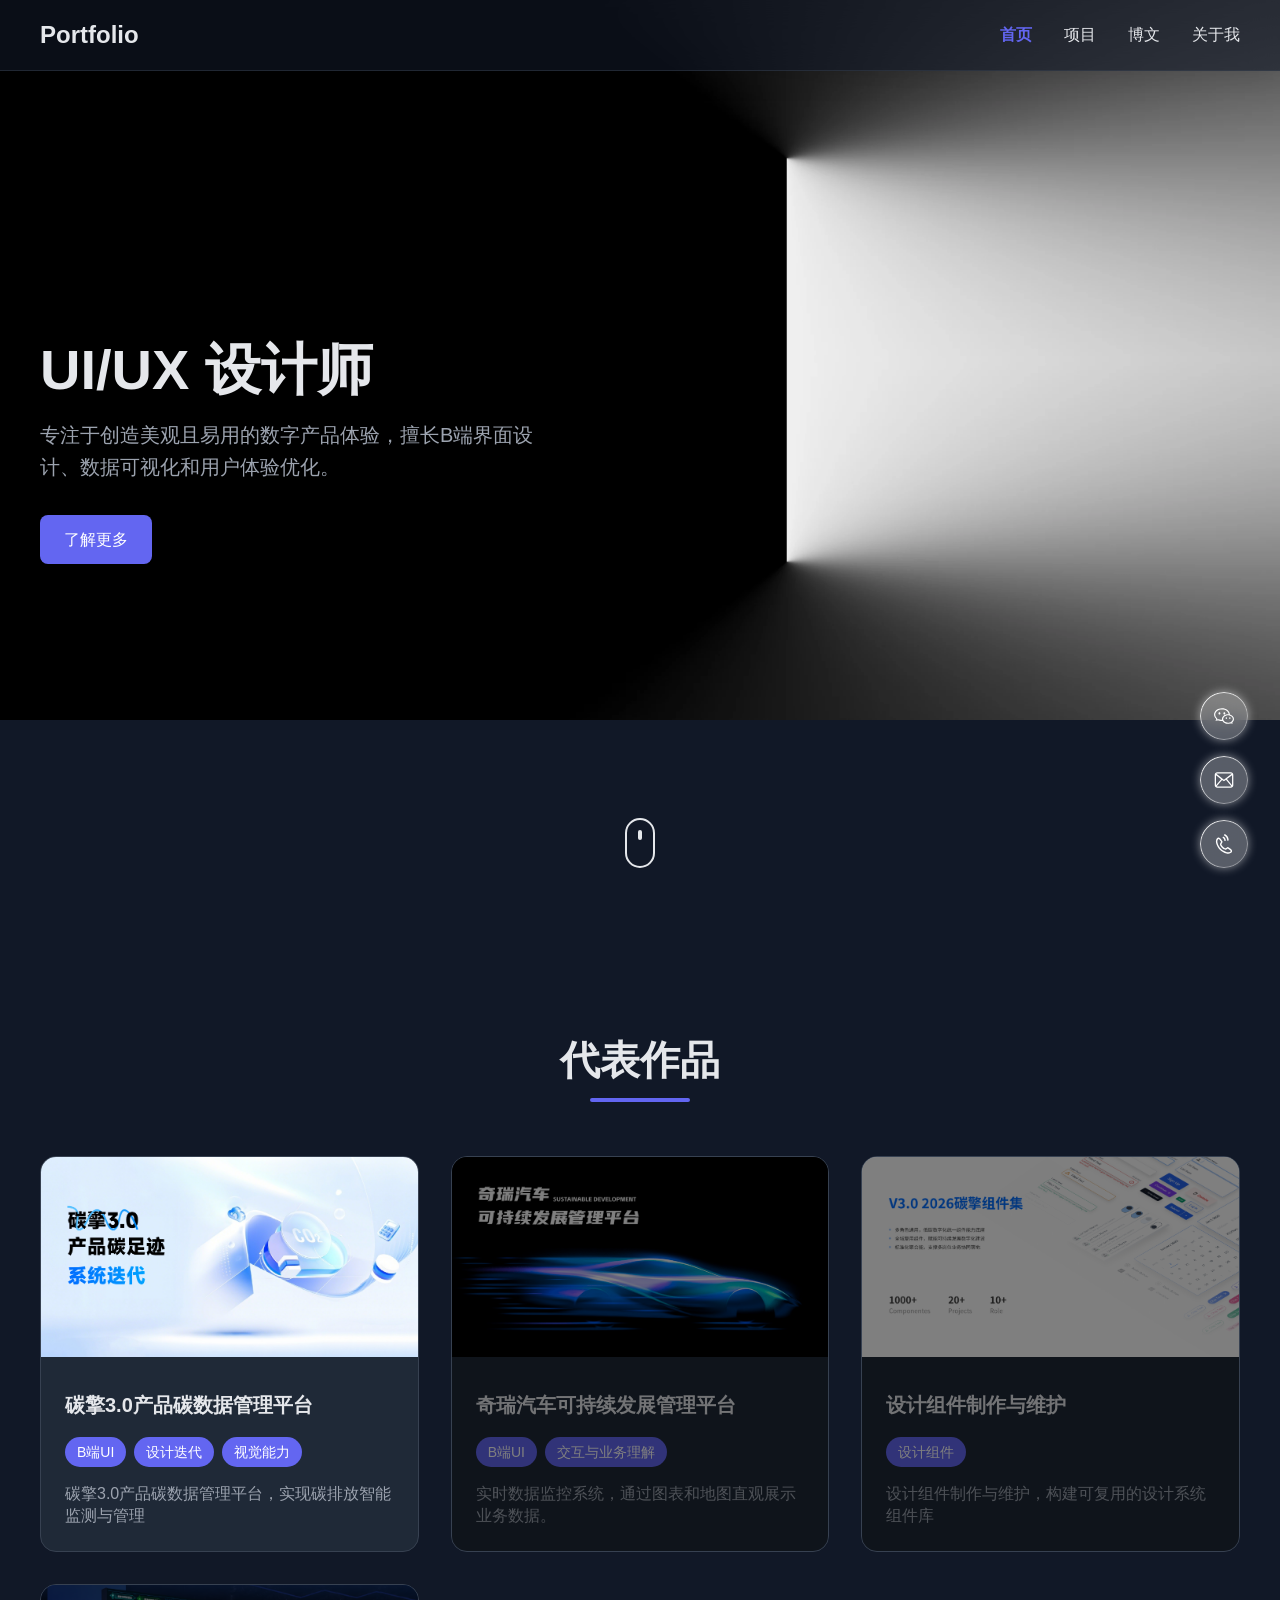
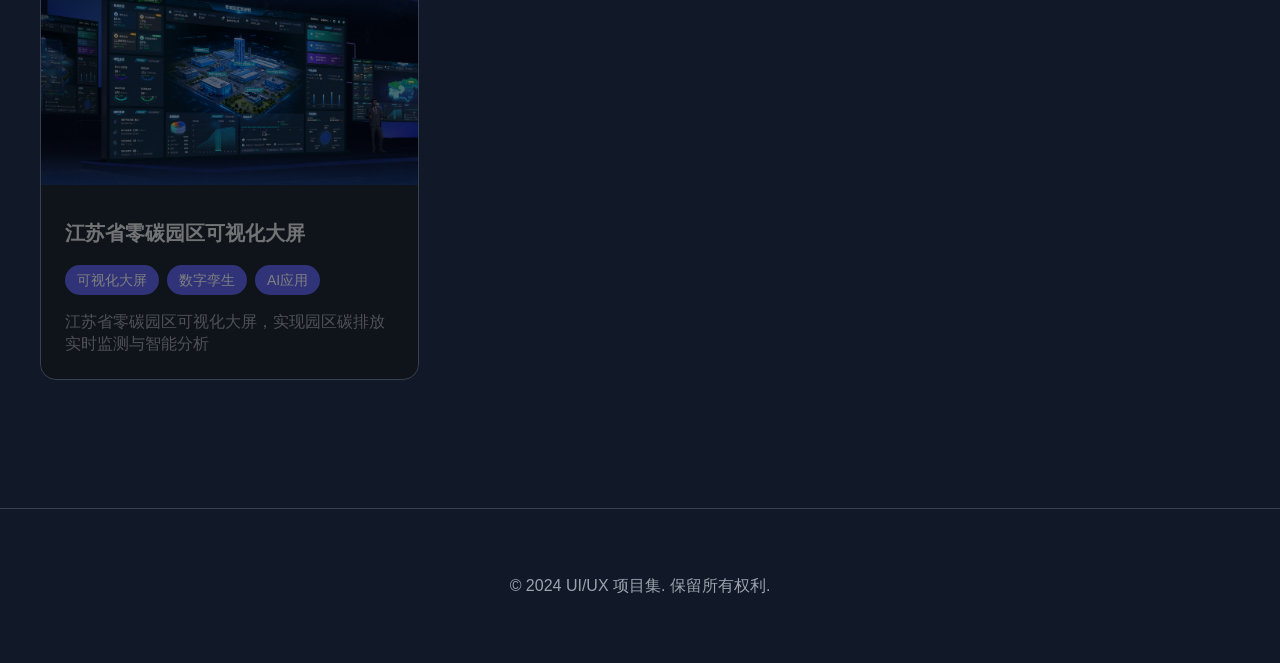
==== index.html @ 7c61f900 "04-21" ====
<!DOCTYPE html>
<html lang="zh-CN">
<head>
    <meta charset="UTF-8">
    <meta name="viewport" content="width=device-width, initial-scale=1.0">
    <title>UI/UX 项目集</title>
    <link rel="stylesheet" href="css/styles.css">
</head>
<body>
    <!-- 导航栏 -->
    <nav class="navbar">
        <div class="nav-container">
            <a href="#" class="logo">Portfolio</a>
            <ul class="nav-links">
                <li><a href="#hero" class="nav-tab active" data-target="hero">首页</a></li>
                <li><a href="#projects" class="nav-tab" data-target="projects">项目</a></li>
                <li><a href="#blog" class="nav-tab" data-target="blog">博文</a></li>
                <li><a href="#about" class="nav-tab" data-target="about">关于我</a></li>
            </ul>
        </div>
    </nav>

    <!-- 首页 Hero 区域 -->
    <section id="hero" class="hero module active">
        <img src="images/home/hero_bg.png" alt="背景" class="hero-bg">
        <div class="hero-content">
            <div class="hero-text">
                <h1>UI/UX 设计师</h1>
                <p>专注于创造美观且易用的数字产品体验，擅长B端界面设计、数据可视化和用户体验优化。</p>
                <a href="#about" class="btn">了解更多</a>
            </div>
        </div>
        <div class="scroll-indicator">
            <div class="scroll-icon"></div>
        </div>
    </section>

    <!-- 代表项目模块 (首页展示) -->
    <section id="featured-projects" class="featured-projects module">
        <h2 class="featured-title">代表作品</h2>

        <div class="featured-grid">
            <!-- 由JavaScript动态渲染 -->
        </div>
    </section>

    <!-- 项目模块 (导航栏链接) -->
    <section id="projects" class="projects module">

        <div class="project-tabs">
            <button class="tab-btn active">全部</button>
            <button class="tab-btn">B端UI</button>
            <button class="tab-btn">可视化大屏</button>
            <button class="tab-btn">Web网页</button>
            <button class="tab-btn">平面运营</button>
            <button class="tab-btn">其他</button>
        </div>

        <div class="projects-grid">
            <!-- 由JavaScript动态渲染 -->
        </div>
    </section>

    <!-- 博文模块 -->
    <section id="blog" class="blog module">
        <div class="blog-container">
            <h2 class="section-title">最新博文</h2>
            <div class="blog-list">
                <div class="blog-item" data-blog-id="1">
                    <h3 class="blog-title">【从奇瑞项目谈B端设计的简约之道】</h3>
                    <div class="blog-meta">
                        <span class="blog-date">2024-04-15</span>
                        <div class="blog-tags">
                            <span class="blog-tag">UI设计</span>
                            <span class="blog-tag">B端设计</span>
                            <span class="blog-tag">简约设计</span>
                        </div>
                    </div>
                </div>
                <div class="blog-item">
                    <h3 class="blog-title">如何提升用户体验</h3>
                    <div class="blog-meta">
                        <span class="blog-date">2024-04-10</span>
                        <div class="blog-tags">
                            <span class="blog-tag">用户体验</span>
                            <span class="blog-tag">设计流程</span>
                        </div>
                    </div>
                </div>
                <div class="blog-item">
                    <h3 class="blog-title">数据可视化最佳实践</h3>
                    <div class="blog-meta">
                        <span class="blog-date">2024-04-05</span>
                        <div class="blog-tags">
                            <span class="blog-tag">数据可视化</span>
                            <span class="blog-tag">设计指南</span>
                        </div>
                    </div>
                </div>
            </div>
        </div>
    </section>



    <!-- 关于我模块 -->
    <section id="about" class="about module">
        <!-- 新的首屏 - 个人介绍图片 -->
        <div class="about-empty-first-screen">
            <img src="images/about/photo.png" alt="个人照片" class="about-photo">
            <div class="about-text-content">
                <h1>HI, I'm <span class="highlight">王瑞成</span><span class="tag">UI/UX设计师</span></h1>
                
                <!-- 基本信息模块 -->
                <div class="about-module">
                    <h2>#基本信息</h2>
                    <div class="info-grid">
                        <div class="info-item"><span class="info-label">年龄</span>23</div>
                        <div class="info-item"><span class="info-label">毕业院校</span>西南交通大学（本科）</div>
                        <div class="info-item"><span class="info-label">专业</span>产品设计</div>
                        <div class="info-item"><span class="info-label">工作年限</span>2年</div>
                        <div class="info-item"><span class="info-label">求职岗位</span>UI/UX设计师</div>
                        <div class="info-item"><span class="info-label">联系电话</span>15333237395（微信同号）</div>
                    </div>
                </div>
                
                <!-- 工作履历模块 -->
                <div class="about-module">
                    <h2>#工作履历</h2>
                    <div class="work-experience">
                        <div class="work-item">
                            <div class="work-company">江苏擎天工业互联网有限公司</div>
                            <div class="work-period">2024-06至今</div>
                            <div class="work-position">UI设计师</div>
                        </div>
                        <div class="work-content">
                            <span class="work-content-label">工作内容</span>B端系统UI设计、可视化大屏设计、设计规范搭建与维护、web端网页设计、运营平面设计、设计经验总结与分享
                        </div>
                    </div>
                </div>
                
                <!-- 掌握工具模块 -->
                <div class="about-module">
                    <h2>#掌握工具</h2>
                    <div class="tools-container">
                        <div class="tools-grid">
                            <!-- Mastergo工具 -->
                            <div class="tool-item">
                                <img src="images/about/mastergo.png" alt="Mastergo" class="tool-icon">
                                <div class="tool-info">
                                    <div class="tool-name">Mastergo</div>
                                    <div class="tool-level">精通</div>
                                </div>
                            </div>
                            
                            <!-- Photoshop工具 -->
                            <div class="tool-item">
                                <img src="images/about/photoshop.png" alt="Photoshop" class="tool-icon">
                                <div class="tool-info">
                                    <div class="tool-name">Photoshop</div>
                                    <div class="tool-level">精通</div>
                                </div>
                            </div>
                            
                            <!-- Figma工具 -->
                            <div class="tool-item">
                                <img src="images/about/figma.png" alt="Figma" class="tool-icon">
                                <div class="tool-info">
                                    <div class="tool-name">Figma</div>
                                    <div class="tool-level">精通</div>
                                </div>
                            </div>
                            
                            <!-- Axure工具 -->
                            <div class="tool-item">
                                <img src="images/about/axure.png" alt="Axure" class="tool-icon">
                                <div class="tool-info">
                                    <div class="tool-name">Axure</div>
                                    <div class="tool-level">精通</div>
                                </div>
                            </div>
                            
                            <!-- AI编程工具 -->
                            <div class="tool-item">
                                <img src="images/about/front.png" alt="AI编程" class="tool-icon">
                                <div class="tool-info">
                                    <div class="tool-name">AI编程</div>
                                    <div class="tool-level">精通</div>
                                </div>
                            </div>
                        </div>
                    </div>
                </div>
            </div>
        </div>
        
        <div class="timeline-container-full">
            <div class="video-background">
                <video autoplay muted loop playsinline>
                    <source src="images/about/bg.mp4" type="video/mp4">
                </video>
            </div>
            <div class="timeline-mask"></div>
            <div class="timeline-main-title" id="timelineTitle">个人<br>发展历程</div>
            <button class="explore-btn" id="exploreBtn">探索更多</button>
            <div class="year-content" id="year2002">
                <div class="year-big-title">2002</div>
                <div class="year-sub-title">河北出生，如今23岁</div>
            </div>
            <div class="year-content" id="year2017">
                <div class="year-big-title">2017</div>
                <div class="year-sub-title">就读艺术高中，学习素描、速写、水粉等基础科目</div>
            </div>
            <div class="year-content" id="year2020">
                <div class="year-big-title">2020</div>
                <div class="year-sub-title">进入西南交通大学，学习产品设计，主修交互设计、智能产品设计、设计思维等</div>
            </div>
            <div class="year-content" id="year2022">
                <div class="year-big-title">2022</div>
                <div class="year-sub-title">常州固立装备创新有限公司，任UI设计实习生，开发ToC产品</div>
            </div>
            <div class="year-content" id="year2024">
                <div class="year-big-title">2024</div>
                <div class="year-sub-title">江苏擎天工业互联网有限公司，人UI/UX设计师，主要负责B端UI、可视化大屏、Web网页等设计工作</div>
            </div>
            <div class="year-content" id="year2026">
                <div class="year-big-title">2026</div>
                <div class="year-sub-title">积累了丰富的设计经验，专注于用户体验</div>
            </div>
            <div class="timeline-container">
                <button class="timeline-arrow" id="prevBtn">&#8249;</button>
                <div class="timeline-wrapper">
                    <div class="timeline-line"></div>
                    <div class="timeline" id="timeline">
                        <div class="timeline-node active" data-index="0">
                            <div class="timeline-dot"></div>
                            <span class="timeline-year">Start</span>
                        </div>
                        <div class="timeline-node" data-index="1">
                            <div class="timeline-dot"></div>
                            <span class="timeline-year">2002</span>
                        </div>
                        <div class="timeline-node" data-index="2">
                            <div class="timeline-dot"></div>
                            <span class="timeline-year">2017</span>
                        </div>
                        <div class="timeline-node" data-index="3">
                            <div class="timeline-dot"></div>
                            <span class="timeline-year">2020</span>
                        </div>
                        <div class="timeline-node" data-index="4">
                            <div class="timeline-dot"></div>
                            <span class="timeline-year">2022</span>
                        </div>
                        <div class="timeline-node" data-index="5">
                            <div class="timeline-dot"></div>
                            <span class="timeline-year">2024</span>
                        </div>
                        <div class="timeline-node" data-index="6">
                            <div class="timeline-dot"></div>
                            <span class="timeline-year">2026</span>
                        </div>
                        <div class="timeline-node" data-index="7">
                            <div class="timeline-dot"></div>
                            <span class="timeline-year">now</span>
                        </div>
                    </div>
                </div>
                <button class="timeline-arrow" id="nextBtn">&#8250;</button>
            </div>
        </div>
        
        <div class="about-content">
            <div>
                <h2 class="section-title">关于我</h2>
                <div class="about-text">
                    <p>我是一名拥有5年经验的UI/UX设计师，专注于创造美观且实用的数字产品。我热爱解决复杂的设计问题，善于将用户需求转化为直观的界面设计。</p>
                    <p>我的设计理念是"以用户为中心"，注重细节和用户体验。我擅长B端界面设计、数据可视化和响应式设计，并且熟悉现代前端技术栈。</p>
                </div>
                
                <div class="skills">
                    <h3>掌握技能</h3>
                    <div class="skill-list">
                        <span class="skill-tag">Figma</span>
                        <span class="skill-tag">Sketch</span>
                        <span class="skill-tag">Adobe XD</span>
                        <span class="skill-tag">Photoshop</span>
                        <span class="skill-tag">Illustrator</span>
                        <span class="skill-tag">HTML/CSS</span>
                        <span class="skill-tag">JavaScript</span>
                        <span class="skill-tag">React</span>
                        <span class="skill-tag">用户研究</span>
                        <span class="skill-tag">原型设计</span>
                    </div>
                </div>
            </div>
            
            <div>
                <div class="timeline">
                    <h3>工作经历</h3>
                    <div class="timeline-item">
                        <div class="timeline-date">2022 - 至今</div>
                        <div class="timeline-title">高级UI/UX设计师</div>
                        <div class="timeline-description">某科技公司 - 负责产品界面设计和用户体验优化</div>
                    </div>
                    <div class="timeline-item">
                        <div class="timeline-date">2020 - 2022</div>
                        <div class="timeline-title">UI设计师</div>
                        <div class="timeline-description">互联网公司 - 参与移动应用和Web端界面设计</div>
                    </div>
                </div>
                
                <div class="timeline">
                    <h3>学习经历</h3>
                    <div class="timeline-item">
                        <div class="timeline-date">2016 - 2020</div>
                        <div class="timeline-title">视觉传达设计学士</div>
                        <div class="timeline-description">某大学 - 专注于交互设计和用户体验</div>
                    </div>
                </div>
            </div>
        </div>
    </section>

    <!-- 页脚 -->
    <footer class="footer">
        <div class="footer-container">
            <p>&copy; 2024 UI/UX 项目集. 保留所有权利.</p>
        </div>
    </footer>

    <script src="js/main.js"></script>
    <!-- 底部导航栏（仅在手机上显示） -->
    <nav class="bottom-nav">
        <div class="bottom-nav-container">
            <a href="#" class="bottom-nav-item active" data-target="hero">
                <span class="bottom-nav-icon">
                    <svg width="24" height="24" viewBox="0 0 24 24" fill="none" stroke="currentColor" stroke-width="2" stroke-linecap="round" stroke-linejoin="round">
                        <path d="M3 9l9-7 9 7v11a2 2 0 0 1-2 2H5a2 2 0 0 1-2-2z"></path>
                        <polyline points="9 22 9 12 15 12 15 22"></polyline>
                    </svg>
                </span>
                <span class="bottom-nav-text">首页</span>
            </a>
            <a href="#" class="bottom-nav-item" data-target="projects">
                <span class="bottom-nav-icon">
                    <svg width="24" height="24" viewBox="0 0 24 24" fill="none" stroke="currentColor" stroke-width="2" stroke-linecap="round" stroke-linejoin="round">
                        <rect x="3" y="3" width="18" height="18" rx="2" ry="2"></rect>
                        <path d="M16 3v4"></path>
                        <path d="M8 3v4"></path>
                        <path d="M3 10h18"></path>
                    </svg>
                </span>
                <span class="bottom-nav-text">项目</span>
            </a>
            <a href="#" class="bottom-nav-item" data-target="blog">
                <span class="bottom-nav-icon">
                    <svg width="24" height="24" viewBox="0 0 24 24" fill="none" stroke="currentColor" stroke-width="2" stroke-linecap="round" stroke-linejoin="round">
                        <path d="M21 15a2 2 0 0 1-2 2H7l-4 4V5a2 2 0 0 1 2-2h14a2 2 0 0 1 2 2z"></path>
                    </svg>
                </span>
                <span class="bottom-nav-text">博文</span>
            </a>
            <a href="#" class="bottom-nav-item" data-target="about">
                <span class="bottom-nav-icon">
                    <svg width="24" height="24" viewBox="0 0 24 24" fill="none" stroke="currentColor" stroke-width="2" stroke-linecap="round" stroke-linejoin="round">
                        <path d="M20 21v-2a4 4 0 0 0-4-4H8a4 4 0 0 0-4 4v2"></path>
                        <circle cx="12" cy="7" r="4"></circle>
                    </svg>
                </span>
                <span class="bottom-nav-text">关于</span>
            </a>
        </div>
    </nav>

    <!-- 联系图标按钮 -->
    <div class="contact-icons">
        <div class="contact-item">
            <a href="javascript:void(0);" class="contact-icon wechat" data-copy="15333237395">
            <svg t="1776611278040" class="icon" viewBox="0 0 1024 1024" version="1.1" xmlns="http://www.w3.org/2000/svg" p-id="5747" width="24" height="24"><path d="M873.202 776.004c39.796-36.367 63.946-84.144 63.946-136.467 0-91.062-73.137-168.335-174.607-195.706-6.052-145.915-154.579-262.711-336.947-262.711-186.21 0-337.163 121.764-337.163 271.968 0 68.974 31.833 131.953 84.293 179.895 16.417 15.003-2.804 56.059-26.417 89.977 39.906-11.022 82.471-18.196 119.732-18.196 17.445 0 33.731 1.575 48.03 5.062 34.908 9.865 72.437 15.231 111.523 15.231 7.591 0 15.12-0.225 22.589-0.624 40.125 71.599 129.444 121.424 233.191 121.424 29.65 0 58.123-4.069 84.603-11.556 10.848-2.646 23.199-3.84 36.435-3.84 28.265 0 60.556 5.443 90.83 13.804-17.91-25.73-32.492-56.871-20.037-68.255zM425.595 675.377c-33.675 0-66.651-4.494-98.011-13.359l-0.866-0.244-0.874-0.214c-17.618-4.299-37.738-6.478-59.801-6.478-12.681 0-25.347 0.699-37.732 1.888 2.629-29.109-8.524-48.277-22.071-60.659-21.881-19.995-38.877-42.477-50.515-66.818-11.687-24.446-17.616-50.153-17.616-76.405 0-57.328 28.506-111.892 80.265-153.645 26.429-21.317 57.391-38.117 92.023-49.934 36.391-12.417 75.15-18.711 115.199-18.711s78.807 6.295 115.199 18.711c34.633 11.815 65.594 28.617 92.023 49.934 46.193 37.262 73.845 84.732 79.261 135.26 0.001 0 0.001 0 0.002 0-10.069-0.971-20.314-1.486-30.708-1.486-141.263 0-255.777 92.371-255.777 206.321 0 12.21 1.326 24.174 3.847 35.803-0.001-0.002-0.001-0.002-0.001-0.004-1.285 0.014-2.565 0.041-3.847 0.041zM839.686 739.338c-8.029 7.34-18.617 20.825-20.541 41.932-5.547-0.315-11.14-0.489-16.737-0.489-17.695 0-33.914 1.769-48.207 5.257l-0.874 0.214-0.867 0.242c-22.731 6.427-46.646 9.683-71.089 9.683-29.06 0-57.162-4.561-83.52-13.551-24.941-8.51-47.2-20.576-66.153-35.865-36.388-29.353-56.429-67.431-56.429-107.222 0-39.795 20.041-77.874 56.429-107.226 18.955-15.29 41.211-27.355 66.153-35.865 26.358-8.993 54.46-13.552 83.52-13.552s57.161 4.561 83.519 13.552c24.942 8.512 47.201 20.576 66.154 35.865 36.388 29.351 56.428 67.43 56.428 107.226 0 18.112-4.101 35.873-12.19 52.789-8.162 17.069-20.138 32.887-35.596 47.011zM277.639 399.92c0.27-28.671 18.21-51.777 40.304-51.777 22.26 0 40.306 23.46 40.306 52.398 0 28.94-18.045 52.398-40.306 52.398-22.094 0-40.033-23.107-40.302-51.744zM487.295 399.92c0.27-28.671 18.21-51.777 40.302-51.777 22.259 0 40.305 23.46 40.305 52.398 0 28.94-18.045 52.398-40.305 52.398-22.092 0-40.032-23.107-40.301-51.744zM580.218 601.195c0.27-22.034 14.074-39.763 31.061-39.763 17.156 0 31.065 18.08 31.065 40.384 0 22.304-13.908 40.384-31.065 40.384-16.988 0-30.791-17.729-31.061-39.73zM729.874 601.195c0.27-22.034 14.074-39.763 31.062-39.763 17.156 0 31.067 18.08 31.067 40.384 0 22.304-13.909 40.384-31.067 40.384-16.989 0-30.794-17.729-31.062-39.73z" fill="currentColor" p-id="5748"></path></svg>
        </a>
            <div class="wechat-card">
                <img src="images/wechat.png" alt="微信二维码" class="wechat-qr">
                <p class="wechat-id">15333237395</p>
            </div>
        </div>
        <div class="contact-item">
            <a href="javascript:void(0);" class="contact-icon email" data-copy="15333237395@163.com">
                <svg t="1776611655038" class="icon" viewBox="0 0 1024 1024" version="1.1" xmlns="http://www.w3.org/2000/svg" p-id="21237" width="24" height="24"><path d="M801.168 180.784H224.787c-59.756 0-108.134 48.353-108.134 107.959v444.603c0 59.705 48.403 108.034 108.134 108.034h576.381c59.755 0 108.132-48.379 108.132-108.034V288.744c0-59.657-48.377-107.96-108.132-107.96z m-162.25 290.738l216.365-166.083v427.413l-216.365-261.33z m162.25-236.696c14.593 0 27.75 5.887 37.445 15.235L508.426 503.576 187.885 250.061c-0.099-0.073-0.223-0.099-0.322-0.148 9.721-9.25 22.729-15.087 37.224-15.087h576.381zM170.671 732.951V305.34l216.761 171.425-216.761 256.186z m54.116 54.362c-8.78 0-16.745-2.572-24.09-6.232L429.85 510.303l61.585 48.723c9.695 7.668 23.373 7.768 33.216 0.198l71.381-54.783L825.11 781.13c-7.272 3.661-15.236 6.183-23.941 6.183H224.787z" fill="currentColor" p-id="21238"></path></svg>
            </a>
            <div class="contact-card email-card">
                <p class="contact-text">15333237395@163.com</p>
            </div>
        </div>
        <div class="contact-item">
            <a href="javascript:void(0);" class="contact-icon phone" data-copy="15333237395">
                <svg t="1776611960226" class="icon" viewBox="0 0 1024 1024" version="1.1" xmlns="http://www.w3.org/2000/svg" p-id="31150" width="24" height="24"><path d="M686.6 928.4c-21.7 0-44.1-2.6-66.2-8.2-106.7-26.5-208-83.5-285.2-160.3-76.8-77.4-133.8-178.7-160.4-285.4-26.1-104.8 13.6-214.5 85-234.8 37.5-10.3 97.6 5.6 173 140.2l4.8 8.5c20.7 36 14.2 49.1-9.4 85.2-6.1 9.3-14 21.3-23.9 37.6-8.9 14.6 6.4 43.5 13 52.4 0.4 0.6 0.8 1.2 1.2 1.7 0.2 0.4 23.8 37.1 49.2 62.7 25.3 25.3 61.9 48.6 62.2 48.8l1.8 1.2c10.9 7.9 38.3 21.5 52.5 12.9 16.3-10 28.4-17.9 37.7-24 35.9-23.6 49-30 85-9.1l8.2 4.7c133.4 74.9 149.8 135 140.1 172.1 0 0.2-0.1 0.3-0.1 0.5-15.9 56.6-87.5 93.3-168.5 93.3zM277 298.7h-0.8c-26.9 7.6-63.5 74.5-42 160.8 24 96.1 75.3 187.4 144.3 256.9 69.3 69 160.6 120.2 256.7 144.1 84.6 21.3 152.7-15.3 160.6-41.8 2.2-9.6-13.5-48.2-110.8-102.9-3.4-1.9-6.4-3.6-9.1-5.2-1.5-0.9-3.2-1.9-4.7-2.7-4 2.4-9.9 6.3-15.7 10.1-9.7 6.4-22.4 14.7-39.5 25.1-51 31-109.7-7.9-119.9-15.2-6.3-4.1-43.8-28.6-72-56.8-28.2-28.4-52.9-65.9-56.9-72.1-7.3-10.2-46.5-69-15.3-120 10.4-16.9 18.6-29.5 24.9-39.1 3.9-6 7.9-12 10.3-16.1-0.9-1.6-1.9-3.3-2.8-4.9-1.6-2.7-3.3-5.8-5.2-9.2-59.6-106.2-96.3-111-102.1-111z m548.4 528.1h0.1-0.1z" fill="currentColor" p-id="31151"></path><path d="M558.1 387.1c-15.7 0-29.1-12-30.5-27.9-6.1-67.4-60.5-98.4-61-98.7-14.8-8.2-20.1-26.9-11.9-41.7 8.2-14.8 26.9-20.2 41.7-11.9 3.4 1.9 83.3 47.4 92.3 146.8 1.5 16.9-10.9 31.8-27.8 33.3-0.9 0.1-1.8 0.1-2.8 0.1zM680.8 377.9c-16.3 0-29.9-12.8-30.6-29.3-6.7-146-118-193.5-119.1-193.9-15.7-6.4-23.1-24.4-16.7-40 6.5-15.7 24.4-23.2 40.1-16.7 6.1 2.5 148.6 63.2 157 247.8 0.8 16.9-12.3 31.3-29.2 32.1h-1.5z" fill="currentColor" p-id="31152"></path></svg>
            </a>
            <div class="contact-card phone-card">
                <p class="contact-text">15333237395</p>
            </div>
        </div>
    </div>
    
    <!-- 复制成功提示框 -->
    <div id="copy-toast" class="copy-toast">
        <span class="toast-icon">✓</span>
        <span class="toast-text">复制成功</span>
    </div>

    <script>
        // 复制功能和提示框
        document.addEventListener('DOMContentLoaded', function() {
            const contactIcons = document.querySelectorAll('.contact-icon');
            const toast = document.getElementById('copy-toast');

            contactIcons.forEach(icon => {
                icon.addEventListener('click', function() {
                    const textToCopy = this.getAttribute('data-copy');
                    
                    // 创建临时文本区域
                    const textArea = document.createElement('textarea');
                    textArea.value = textToCopy;
                    textArea.style.position = 'fixed';
                    textArea.style.left = '-999999px';
                    textArea.style.top = '-999999px';
                    document.body.appendChild(textArea);
                    
                    // 选择并复制文本
                    textArea.focus();
                    textArea.select();
                    
                    try {
                        // 执行复制
                        document.execCommand('copy');
                        
                        // 显示提示框
                        toast.classList.add('show');
                        
                        // 3秒后隐藏提示框
                        setTimeout(() => {
                            toast.classList.remove('show');
                        }, 3000);
                    } catch (err) {
                        console.error('复制失败:', err);
                    } finally {
                        // 清理临时文本区域
                        document.body.removeChild(textArea);
                    }
                });
            });
        });
    </script>
</body>
</html>
---- css/styles.css ----
* {
    margin: 0;
    padding: 0;
    box-sizing: border-box;
    user-select: none;
}

:root {
    --primary-color: #6366f1;
    --secondary-color: #4f46e5;
    --text-color: #e5e7eb;
    --bg-color: #111827;
    --card-bg: #1f2937;
    --border-color: #374151;
}

body {
    font-family: 'Inter', -apple-system, BlinkMacSystemFont, 'Segoe UI', Roboto, sans-serif;
    background-color: var(--bg-color);
    color: var(--text-color);
    line-height: 1.6;
    overflow-x: hidden;
}

.navbar {
    position: fixed;
    top: 0;
    left: 0;
    right: 0;
    z-index: 1000;
    background: rgba(17, 24, 39, 0.6);
    backdrop-filter: blur(15px);
    -webkit-backdrop-filter: blur(15px);
    padding: 1rem 2rem;
    border-bottom: 1px solid rgba(55, 65, 81, 0.5);
    box-shadow: 0 4px 30px rgba(0, 0, 0, 0.1);
}

.nav-container {
    display: flex;
    justify-content: space-between;
    align-items: center;
    max-width: 1200px;
    margin: 0 auto;
}

.logo {
    font-size: 1.5rem;
    font-weight: 700;
    color: var(--text-color);
    text-decoration: none;
}

.nav-links {
    display: flex;
    gap: 2rem;
    list-style: none;
}

.nav-links a {
    color: var(--text-color);
    text-decoration: none;
    font-weight: 500;
    transition: color 0.3s ease;
}

.nav-links a:hover {
    color: var(--primary-color);
}

.nav-tab.active {
    color: var(--primary-color);
    font-weight: 600;
}

.module {
    opacity: 0;
    transition: opacity 0.3s ease;
}

.module.active {
    opacity: 1;
}

.module.hidden {
    display: none;
}

.hero {
    height: 100vh;
    position: relative;
    display: flex;
    align-items: center;
    overflow: hidden;
    width: 100%;
    min-width: 100vw;
}

.hero-bg {
    position: absolute;
    top: 0;
    left: 0;
    width: 100vw;
    object-fit: cover;
    object-position: center;
    z-index: -1;
    min-width: 100%;
}

/* 底部导航栏（仅在手机上显示） */
.bottom-nav {
    display: none;
    position: fixed;
    bottom: 0;
    left: 0;
    right: 0;
    background: rgba(17, 24, 39, 0.95);
    backdrop-filter: blur(15px);
    -webkit-backdrop-filter: blur(15px);
    border-top: 1px solid rgba(55, 65, 81, 0.5);
    z-index: 999;
    height: 60px;
}

.bottom-nav-container {
    display: flex;
    justify-content: space-around;
    align-items: center;
    height: 100%;
}

.bottom-nav-item {
    display: flex;
    flex-direction: column;
    align-items: center;
    justify-content: center;
    flex: 1;
    color: var(--text-color);
    text-decoration: none;
    font-size: 12px;
    transition: color 0.3s ease;
}

.bottom-nav-icon {
    display: flex;
    align-items: center;
    justify-content: center;
    margin-bottom: 4px;
}

.bottom-nav-icon svg {
    width: 20px;
    height: 20px;
}

.bottom-nav-item.active {
    color: var(--primary-color);
}

/* 响应式布局 */
@media (max-width: 768px) {
    .bottom-nav {
        display: block;
    }
    
    /* 为底部导航栏留出空间 */
    .footer {
        margin-bottom: 60px;
    }
}

/* 大屏幕隐藏底部导航 */
@media (min-width: 769px) {
    .bottom-nav {
        display: none !important;
    }
}

.hero-content {
    max-width: 1200px;
    margin: 0 auto;
    padding: 0;
    width: 100%;
}

.hero-text {
    max-width: 500px;
    animation: fadeInUp 1s ease-out;
}

.hero h1 {
    font-size: 3.5rem;
    font-weight: 700;
    margin-bottom: 1rem;
    line-height: 1.2;
}

.hero p {
    font-size: 1.25rem;
    color: #9ca3af;
    margin-bottom: 2rem;
}

.btn {
    display: inline-block;
    padding: 0.75rem 1.5rem;
    background-color: var(--primary-color);
    color: white;
    text-decoration: none;
    border-radius: 0.5rem;
    font-weight: 500;
    transition: all 0.3s ease;
}

.btn:hover {
    background-color: var(--secondary-color);
    transform: translateY(-2px);
}

.scroll-indicator {
    position: absolute;
    bottom: 2rem;
    left: 50%;
    transform: translateX(-50%);
    animation: bounce 2s infinite;
}

.scroll-icon {
    width: 30px;
    height: 50px;
    border: 2px solid var(--text-color);
    border-radius: 25px;
    position: relative;
}

.scroll-icon::after {
    content: '';
    position: absolute;
    top: 10px;
    left: 50%;
    transform: translateX(-50%);
    width: 4px;
    height: 10px;
    background-color: var(--text-color);
    border-radius: 2px;
    animation: scrollDown 2s infinite;
}

.projects {
    padding: 8rem 0;
    max-width: 1200px;
    margin: 0 auto;
}

.featured-projects {
    padding: 8rem 0;
    max-width: 1200px;
    margin: 0 auto;
}

.featured-title {
    font-size: 2.5rem;
    font-weight: 700;
    text-align: center;
    margin-bottom: 4rem;
    position: relative;
}

.featured-title::after {
    content: '';
    position: absolute;
    bottom: -10px;
    left: 50%;
    transform: translateX(-50%);
    width: 100px;
    height: 4px;
    background-color: var(--primary-color);
    border-radius: 2px;
}

.featured-grid {
    display: grid;
    grid-template-columns: repeat(3, 1fr);
    gap: 2rem;
    max-width: 1200px;
    margin: 0 auto;
}

/* 响应式布局 */
@media (max-width: 768px) {
    .featured-grid,
    .projects-grid {
        grid-template-columns: 1fr;
        gap: 1.5rem;
        padding: 0 1rem;
    }
    
    .featured-title {
        font-size: 2rem;
    }
    
    .featured-projects {
        padding: 4rem 0;
    }
}

@media (min-width: 769px) and (max-width: 1024px) {
    .featured-grid,
    .projects-grid {
        grid-template-columns: repeat(2, 1fr);
    }
}

.featured-card {
    background-color: var(--card-bg);
    border-radius: 1rem;
    overflow: hidden;
    transition: transform 0.3s ease, box-shadow 0.3s ease;
    border: 1px solid var(--border-color);
    cursor: pointer;
    opacity: 0;
    transform: translateY(30px);
    transition: opacity 0.6s ease, transform 0.6s ease;
}

.featured-card.animate {
    opacity: 1;
    transform: translateY(0);
}

.featured-card:hover {
    box-shadow: 0 10px 25px rgba(0, 0, 0, 0.3);
}

.featured-img {
    width: 100%;
    height: 200px;
    object-fit: cover;
    transition: transform 0.3s ease;
}

.featured-card:hover .featured-img {
    transform: scale(1.05);
}

.featured-content {
    padding: 1.5rem;
}

.featured-content .featured-title {
    font-size: 1.25rem;
    font-weight: 600;
    margin-bottom: 0.5rem;
    text-align: left;
    margin-bottom: 1rem;
}

.featured-content .featured-title::after {
    display: none;
}

.featured-tags {
    display: flex;
    flex-wrap: wrap;
    gap: 0.5rem;
    margin-bottom: 1rem;
}

.featured-tag {
    padding: 0.25rem 0.75rem;
    background-color: var(--primary-color);
    color: white;
    border-radius: 1rem;
    font-size: 0.875rem;
    font-weight: 500;
}

.featured-description {
    color: #9ca3af;
    margin-top: 12px;
    line-height: 22px;
}

.project-tabs {
    display: flex;
    justify-content: center;
    gap: 1rem;
    margin-bottom: 3rem;
    flex-wrap: wrap;
}

.tab-btn {
    padding: 0.75rem 2rem;
    background-color: var(--card-bg);
    border: 1px solid var(--border-color);
    color: rgba(255, 255, 255, 0.6);
    border-radius: 0.5rem;
    cursor: pointer;
    transition: all 0.3s ease;
}

.tab-btn:hover {
    background-color: var(--primary-color);
    color: white;
}

.tab-btn.active {
    background-color: var(--primary-color);
    color: white;
}

.section-title {
    font-size: 2.5rem;
    font-weight: 700;
    text-align: center;
    margin-bottom: 4rem;
    position: relative;
}

.section-title::after {
    content: '';
    position: absolute;
    bottom: -10px;
    left: 50%;
    transform: translateX(-50%);
    width: 100px;
    height: 4px;
    background-color: var(--primary-color);
    border-radius: 2px;
}

.tab-nav {
    display: flex;
    justify-content: center;
    gap: 1rem;
    margin-bottom: 3rem;
    flex-wrap: wrap;
}

.tab-btn {
    padding: 0.75rem 1.5rem;
    background-color: var(--card-bg);
    border: 1px solid var(--border-color);
    color: var(--text-color);
    border-radius: 0.5rem;
    cursor: pointer;
    transition: all 0.3s ease;
}

.tab-btn.active {
    background-color: var(--primary-color);
    border-color: var(--primary-color);
}

.tab-btn:hover {
    background-color: #374151;
}

.projects-grid {
    display: grid;
    grid-template-columns: repeat(3, 1fr);
    gap: 2rem;
    max-width: 1200px;
    margin: 0 auto;
}

.projects-grid:has(.empty-state) {
    grid-template-columns: 1fr;
    min-height: 400px;
}

.projects-grid:has(.empty-state) .empty-state {
    grid-column: 1 / -1;
    min-height: 400px;
    width: 100%;
    display: flex;
    align-items: center;
    justify-content: center;
}

.empty-state-image {
    max-width: 100%;
    max-height: 300px;
    object-fit: contain;
    opacity: 0.6;
}

.project-card {
    background-color: var(--card-bg);
    border-radius: 1rem;
    overflow: hidden;
    transition: transform 0.3s ease, box-shadow 0.3s ease;
    border: 1px solid var(--border-color);
    cursor: pointer;
    opacity: 0;
    transform: translateY(30px);
    transition: opacity 0.6s ease, transform 0.6s ease;
}

.project-card.animate {
    opacity: 1;
    transform: translateY(0);
}

.project-card:hover {
    box-shadow: 0 10px 25px rgba(0, 0, 0, 0.3);
}

.project-img {
    width: 100%;
    height: 200px;
    object-fit: cover;
    transition: transform 0.3s ease;
}

.project-card:hover .project-img {
    transform: scale(1.05);
}

.project-content {
    padding: 1.5rem;
}

.project-title {
    font-size: 1.25rem;
    font-weight: 600;
    margin-bottom: 0.5rem;
}

.project-description {
    color: #9ca3af;
    margin-top: 12px;
    line-height: 22px;
}

.project-card,
.featured-card {
    position: relative;
}

.coming-soon-overlay {
    position: absolute;
    top: 0;
    left: 0;
    right: 0;
    bottom: 0;
    background-color: rgba(0, 0, 0, 0.5);
    display: flex;
    align-items: center;
    justify-content: center;
    z-index: 10;
}

.project-card:hover .coming-soon-overlay,
.featured-card:hover .coming-soon-overlay {
    cursor: not-allowed;
}

.project-card:not(.has-overlay):hover,
.featured-card:not(.has-overlay):hover {
    cursor: pointer;
}

.has-overlay {
    cursor: default;
}

.coming-soon-text {
    color: #ffffff;
    font-size: 1.25rem;
    font-weight: normal;
    text-align: center;
    opacity: 0;
    transition: opacity 0.3s ease;
}

.project-card:hover .coming-soon-text,
.featured-card:hover .coming-soon-text {
    opacity: 1;
}

.blog {
    padding: 8rem 2rem;
    background-color: #1f2937;
}

.blog-container {
    max-width: 1200px;
    margin: 0 auto;
}

.blog-list {
    display: flex;
    flex-direction: column;
    gap: 1.5rem;
}

.blog-item {
    background-color: var(--bg-color);
    border-radius: 0.75rem;
    padding: 1.5rem;
    border: 1px solid var(--border-color);
    transition: background-color 0.3s ease, border-color 0.3s ease;
    cursor: pointer;
}

.blog-item:hover {
    background-color: #1f2937;
    border-color: var(--primary-color);
}

.blog-meta {
    display: flex;
    justify-content: space-between;
    align-items: center;
    margin-bottom: 1rem;
    flex-wrap: wrap;
    gap: 1rem;
}

.blog-date {
    color: #9ca3af;
    font-size: 0.875rem;
}

.blog-tags {
    display: flex;
    gap: 0.5rem;
    flex-wrap: wrap;
}

.blog-tag {
    padding: 0.25rem 0.75rem;
    background-color: #374151;
    border-radius: 9999px;
    font-size: 0.75rem;
    color: #d1d5db;
}

/* 博文详情模块样式 */
.blog-detail {
    padding: 8rem 2rem;
    background-color: #f9f8f7;
    color: #333;
}

.blog-detail-container {
    max-width: 1200px;
    margin: 0 auto;
}

.blog-detail-header {
    margin-bottom: 4rem;
}

.back-btn {
    background: none;
    border: none;
    font-size: 1rem;
    color: #6366f1;
    cursor: pointer;
    padding: 0.5rem 1rem;
    border-radius: 0.5rem;
    transition: background-color 0.3s ease;
    margin-bottom: 2rem;
}

.back-btn:hover {
    background-color: rgba(99, 102, 241, 0.1);
}

.blog-detail-title {
    font-size: 2.5rem;
    font-weight: 700;
    margin-bottom: 1rem;
    color: #111827;
}

.blog-detail-meta {
    display: flex;
    justify-content: space-between;
    align-items: center;
    flex-wrap: wrap;
    gap: 1rem;
    margin-bottom: 2rem;
}

.blog-detail-date {
    color: #6b7280;
    font-size: 0.875rem;
}

.blog-detail-tags {
    display: flex;
    gap: 0.5rem;
    flex-wrap: wrap;
}

.blog-detail-tag {
    padding: 0.25rem 0.75rem;
    background-color: #e5e7eb;
    border-radius: 9999px;
    font-size: 0.75rem;
    color: #374151;
}

.blog-detail-content {
    display: grid;
    grid-template-columns: 250px 1fr;
    gap: 4rem;
}

.blog-detail-sidebar {
    position: sticky;
    top: 100px;
    height: fit-content;
}

.blog-detail-nav {
    background-color: #ffffff;
    border-radius: 0.75rem;
    padding: 1.5rem;
    box-shadow: 0 4px 6px -1px rgba(0, 0, 0, 0.1), 0 2px 4px -1px rgba(0, 0, 0, 0.06);
}

.blog-detail-nav h3 {
    font-size: 1.125rem;
    font-weight: 600;
    margin-bottom: 1rem;
    color: #111827;
}

.blog-detail-nav ul {
    list-style: none;
    display: flex;
    flex-direction: column;
    gap: 0.75rem;
}

.blog-detail-nav ul li a {
    color: #6b7280;
    text-decoration: none;
    font-size: 0.875rem;
    transition: color 0.3s ease;
    display: block;
    padding: 0.5rem 0;
}

.blog-detail-nav ul li a:hover {
    color: #6366f1;
}

.blog-detail-main {
    background-color: #ffffff;
    border-radius: 0.75rem;
    padding: 2.5rem;
    box-shadow: 0 4px 6px -1px rgba(0, 0, 0, 0.1), 0 2px 4px -1px rgba(0, 0, 0, 0.06);
}

.blog-section {
    margin-bottom: 3rem;
}

.blog-section h2 {
    font-size: 1.5rem;
    font-weight: 600;
    margin-bottom: 1.5rem;
    color: #111827;
    padding-bottom: 0.5rem;
    border-bottom: 1px solid #e5e7eb;
}

.blog-section p {
    margin-bottom: 1rem;
    line-height: 1.75;
    color: #374151;
}

.blog-conclusion {
    margin-top: 4rem;
    padding-top: 2rem;
    border-top: 2px solid #e5e7eb;
}

.blog-conclusion h2 {
    font-size: 1.5rem;
    font-weight: 600;
    margin-bottom: 1.5rem;
    color: #111827;
}

/* 响应式设计 */
@media (max-width: 768px) {
    .blog-detail {
        padding: 4rem 2rem;
    }
    
    .blog-detail-content {
        grid-template-columns: 1fr;
        gap: 2rem;
    }
    
    .blog-detail-sidebar {
        position: relative;
        top: 0;
    }
    
    .blog-detail-main {
        padding: 1.5rem;
    }
    
    .blog-detail-title {
        font-size: 2rem;
    }
}

@media (max-width: 480px) {
    .blog-detail {
        padding: 2rem 1rem;
    }
    
    .blog-detail-main {
        padding: 1rem;
    }
    
    .blog-detail-title {
        font-size: 1.75rem;
    }
}

.project-tags {
    display: flex;
    gap: 0.5rem;
    flex-wrap: wrap;
}

.project-tag {
    padding: 0.125rem 0.5rem;
    background-color: var(--primary-color);
    border-radius: 4px;
    font-size: 0.625rem;
    color: #ffffff;
}

.blog-title {
    font-size: 1.25rem;
    font-weight: 600;
    color: var(--text-color);
}

.about {
    padding: 0;
    margin: 0;
}

.about-empty-first-screen {
    height: calc(100vh - 64px);
    width: 100%;
    display: flex;
    align-items: top;
    overflow: hidden;
    margin-top: 64px;
    background-image: url('../images/about/first_bg.png');
    background-size: cover;
    background-position: center;
    background-repeat: no-repeat;
}

.about-photo {
    width: 550px;
    height: auto;
    margin-left: 0;
    object-fit: contain;
}

.about-text-content {
    margin-left: 120px;
    margin-top: 120px;
}

.about-text-content h1 {
    font-size: 48px;
    font-weight: bold;
}

.about-text-content h1 .highlight {
    color: var(--primary-color);
}

.about-text-content h1 .tag {
    display: inline-block;
    margin-left: 20px;
    padding: 8px 16px;
    font-size: 16px;
    font-weight: normal;
    color: white;
    border: 1px solid white;
    border-radius: 20px;
    vertical-align: middle;
}

.about-text-content h1 {
    margin-bottom: 60px;
}

.about-text-content h2 {
    font-size: 24px;
    font-weight: bold;
    color: var(--primary-color);
}

.info-grid {
    display: grid;
    grid-template-columns: repeat(3, 1fr);
    gap: 16px;
    margin-top: 16px;
    margin-bottom: 60px;
}

.info-item {
    font-size: 16px;
    color: white;
}

.info-label {
    margin-right: 16px;
}

.work-experience {
    margin-top: 16px;
}

.work-item {
    display: flex;
    gap: 80px;
    margin-bottom: 16px;
    font-size: 16px;
    color: white;
}

.work-content {
    font-size: 16px;
    color: white;
    line-height: 1.5;
}

.work-content-label {
    margin-right: 16px;
}

/* 关于我模块容器 */
.about-module {
    margin-bottom: 40px;
}

/* 掌握工具容器 */
.tools-container {
    margin-top: 16px;
    color: #333;
}

/* 工具网格布局 */
.tools-grid {
    display: grid;
    grid-template-columns: repeat(5, 1fr);
    gap: 40px;
}

/* 工具项目 */
.tool-item {
    display: flex;
    align-items: center;
    gap: 16px;
}

/* 工具图标 */
.tool-icon {
    width: 60px;
    height: 60px;
    background: white;
    border-radius: 12px;
    box-shadow: 0 2px 8px rgba(0, 0, 0, 0.05);
    transition: transform 0.4s ease;
    transform-origin: top left;
}

/* 工具图标hover效果 */
.tool-icon:hover {
    transform: rotate(-8deg);
}

/* 工具信息 */
.tool-info {
    flex: 1;
}

.tool-name {
    font-size: 16px;
    font-weight: 600;
    color: white;
    margin-bottom: 4px;
}

.tool-level {
    font-size: 14px;
    color: rgba(255, 255, 255, 0.6);
}

.about-content {
    display: grid;
    grid-template-columns: 1fr 1fr;
    gap: 4rem;
    align-items: start;
    max-width: 1200px;
    margin: 0 auto;
    padding: 8rem 0;
}

.about-text {
    font-size: 1.125rem;
    line-height: 1.8;
}

.about-text p {
    margin-bottom: 1.5rem;
}

.skills {
    margin-top: 3rem;
}

.skills h3 {
    font-size: 1.25rem;
    font-weight: 600;
    margin-bottom: 1rem;
}

.skill-list {
    display: flex;
    flex-wrap: wrap;
    gap: 0.75rem;
}

.skill-tag {
    padding: 0.5rem 1rem;
    background-color: var(--card-bg);
    border: 1px solid var(--border-color);
    border-radius: 9999px;
    font-size: 0.875rem;
}

.timeline {
    margin-top: 3rem;
}

.timeline-item {
    margin-bottom: 2rem;
    padding-left: 2rem;
    position: relative;
}

.timeline-item::before {
    content: '';
    position: absolute;
    left: 0;
    top: 0;
    width: 4px;
    height: 100%;
    background-color: var(--primary-color);
    border-radius: 2px;
}

.timeline-item::after {
    content: '';
    position: absolute;
    left: -6px;
    top: 8px;
    width: 16px;
    height: 16px;
    background-color: var(--primary-color);
    border-radius: 50%;
    border: 2px solid var(--bg-color);
}

.timeline-date {
    color: #9ca3af;
    font-size: 0.875rem;
    margin-bottom: 0.5rem;
}

.timeline-title {
    font-size: 1.125rem;
    font-weight: 600;
    margin-bottom: 0.5rem;
}

.timeline-description {
    color: #d1d5db;
}

.timeline-container-full {
    width: 100vw;
    height: 100vh;
    position: relative;
    overflow: hidden;
    margin: 0;
    padding: 0;
    margin-bottom: 4rem;
}

.video-background {
    position: absolute;
    top: 0;
    left: 0;
    width: 100vw;
    height: 100vh;
    z-index: 1;
    background: rgba(0, 17, 73, 0.2);
}

.video-background video {
    width: 100vw;
    height: 100vh;
    object-fit: cover;
    object-position: center;
    position: absolute;
    top: 0;
    left: 0;
    z-index: 0;
}

.ground-overlay {
    position: absolute;
    bottom: 0;
    left: 0;
    width: 100vw;
    z-index: 6;
    pointer-events: none;
}

.ground-overlay img {
    width: 100vw;
    height: auto;
    display: block;
}

.timeline-container {
    position: absolute;
    bottom: 40px;
    left: 50%;
    transform: translateX(-50%);
    z-index: 10;
    display: flex;
    align-items: center;
    gap: 80px;
}

.timeline-arrow {
    width: 30px;
    height: 30px;
    border: none;
    background: transparent;
    color: white;
    font-size: 24px;
    cursor: pointer;
    display: flex;
    align-items: center;
    justify-content: center;
    transition: all 0.3s ease;
    line-height: 1;
    padding: 0;
    margin-top: -20px;
    font-weight: 100;
}

.timeline-arrow:hover {
    color: rgba(255, 255, 255, 0.7);
    transform: scale(1.2);
}

.timeline-wrapper {
    width: 700px;
    position: relative;
}

.timeline-container-full .timeline {
    display: flex;
    align-items: center;
    justify-content: space-between;
    padding: 20px 0;
    position: relative;
}

.timeline-container-full .timeline-node {
    display: flex;
    flex-direction: column;
    align-items: center;
    cursor: pointer;
    transition: all 0.3s ease;
    position: relative;
    transform: translateY(-8px);
}

.timeline-container-full .timeline-dot {
    width: 10px;
    height: 10px;
    border-radius: 50%;
    background: transparent;
    border: 2px solid rgba(255, 255, 255, 0.6);
    transition: all 0.3s ease;
}

.timeline-container-full .timeline-node.active .timeline-dot {
    background: #fff;
    border-color: #fff;
    box-shadow: 0 0 20px rgba(255, 255, 255, 0.8);
    transform: scale(1.5);
}

.timeline-container-full .timeline-year {
    margin-top: 10px;
    color: rgba(255, 255, 255, 0.6);
    font-size: 14px;
    font-weight: 500;
    transition: all 0.3s ease;
}

.timeline-container-full .timeline-node.active .timeline-year {
    color: #fff;
    font-size: 14px;
    text-shadow: 0 0 10px rgba(255, 255, 255, 0.8);
}

.timeline-container-full .timeline-line {
    position: absolute;
    top: 50%;
    left: 0;
    right: 0;
    height: 2px;
    background: linear-gradient(
        to right,
        rgba(255, 255, 255, 0) 0%,
        rgba(255, 255, 255, 0.1) 15%,
        rgba(255, 255, 255, 0.3) 30%,
        rgba(255, 255, 255, 0.5) 50%,
        rgba(255, 255, 255, 0.3) 70%,
        rgba(255, 255, 255, 0.1) 85%,
        rgba(255, 255, 255, 0) 100%
    );
    transform: translateY(-50%);
    z-index: -1;
}

.timeline-mask {
    position: absolute;
    top: 0;
    left: 0;
    width: 100%;
    height: 100%;
    background: rgba(0, 17, 73, 0.2);
    z-index: 10;
    pointer-events: none;
    transition: background 0.6s cubic-bezier(0.4, 0, 0.2, 1);
}

.timeline-main-title {
    position: absolute;
    top: 50%;
    left: 50%;
    transform: translate(-50%, -50%);
    z-index: 11;
    font-family: "Microsoft YaHei", sans-serif;
    font-size: 100px;
    font-weight: bold;
    line-height: 140px;
    letter-spacing: normal;
    background: linear-gradient(180deg, #A5A2FF 0%, #6366F1 100%);
    -webkit-background-clip: text;
    -webkit-text-fill-color: transparent;
    background-clip: text;
    text-fill-color: transparent;
    text-align: left;
    transition: all 0.6s cubic-bezier(0.4, 0, 0.2, 1);
}

.timeline-main-title.slide-left {
    transform: translate(-150%, -50%);
    opacity: 0;
}

.year-content {
    position: absolute;
    top: 50%;
    left: 50%;
    transform: translate(200%, calc(-50% + 160px));
    z-index: 11;
    display: flex;
    flex-direction: column;
    align-items: flex-start;
    width: 500px;
    gap: 20px;
    opacity: 0;
    pointer-events: none;
    transition: transform 0.6s cubic-bezier(0.4, 0, 0.2, 1), opacity 0.6s cubic-bezier(0.4, 0, 0.2, 1);
}

.year-content.active {
    pointer-events: auto;
    transform: translate(-50%, calc(-50% + 160px));
    opacity: 1;
}

.year-content.active.top {
    transform: translate(-50%, calc(-50% - 160px));
}

.year-content.slide-left {
    transform: translate(-150%, calc(-50% + 160px));
    opacity: 0;
}

.year-content.slide-left.top {
    transform: translate(-150%, calc(-50% - 160px));
}

.year-big-title {
    font-family: "Microsoft YaHei", sans-serif;
    font-size: 70px;
    font-weight: normal;
    line-height: 70px;
    letter-spacing: normal;
    background: linear-gradient(180deg, #A5A2FF 0%, #6366F1 100%);
    -webkit-background-clip: text;
    -webkit-text-fill-color: transparent;
    background-clip: text;
    text-fill-color: transparent;
    margin: 0;
}

.year-sub-title {
    font-family: "Microsoft YaHei", sans-serif;
    font-size: 20px;
    font-weight: normal;
    line-height: 30px;
    letter-spacing: normal;
    color: #FFFFFF;
    margin: 0;
}

.explore-btn {
    position: absolute;
    top: 50%;
    left: 50%;
    transform: translate(-50%, calc(-50% + 250px));
    z-index: 11;
    padding: 16px 40px;
    font-size: 20px;
    font-family: "Microsoft YaHei", sans-serif;
    color: #FFFFFF;
    background: linear-gradient(180deg, #A5A2FF 0%, #6366F1 100%);
    border: none;
    border-radius: 50px;
    cursor: pointer;
    opacity: 0;
    pointer-events: none;
    transition: opacity 0.6s cubic-bezier(0.4, 0, 0.2, 1), transform 0.3s ease;
}

.explore-btn.show {
    opacity: 1;
    pointer-events: auto;
}

.explore-btn:hover {
    transform: translate(-50%, calc(-50% + 250px)) scale(1.05);
}

.footer {
    background-color: #111827;
    padding: 4rem 2rem;
    border-top: 1px solid var(--border-color);
}

.footer-container {
    max-width: 1200px;
    margin: 0 auto;
    text-align: center;
}

.footer p {
    color: #9ca3af;
}

@keyframes fadeInUp {
    from {
        opacity: 0;
        transform: translateY(30px);
    }
    to {
        opacity: 1;
        transform: translateY(0);
    }
}

@keyframes bounce {
    0%, 20%, 50%, 80%, 100% {
        transform: translateY(0) translateX(-50%);
    }
    40% {
        transform: translateY(-20px) translateX(-50%);
    }
    60% {
        transform: translateY(-10px) translateX(-50%);
    }
}

@keyframes scrollDown {
    0% {
        opacity: 0;
        transform: translateX(-50%) translateY(0);
    }
    50% {
        opacity: 1;
    }
    100% {
        opacity: 0;
        transform: translateX(-50%) translateY(30px);
    }
}

@media (max-width: 768px) {
    .navbar {
        display: none;
    }
    .nav-links {
        display: none;
    }

    .hero h1 {
        font-size: 2.5rem;
    }

    .about-content {
        grid-template-columns: 1fr;
        gap: 2rem;
        margin: 0 32px;
        max-width: 100%;
        width: 100%;
    }

    .projects-grid,
    .blog-posts {
        grid-template-columns: 1fr;
    }

    .tab-nav {
        flex-direction: column;
        align-items: center;
    }

    .project-tabs {
        display: flex;
        justify-content: space-around;
        align-items: center;
        flex-wrap: nowrap;
        overflow-x: auto;
        gap: 0.5rem;
        padding: 0 1rem;
    }

    .tab-btn {
        background: transparent;
        border: none;
        color: rgba(255, 255, 255, 0.6);
        font-family: 'Microsoft YaHei', sans-serif;
        font-size: 0.9rem;
        padding: 0.5rem 1rem;
        position: relative;
        cursor: pointer;
        transition: all 0.3s ease;
        white-space: nowrap;
    }

    .tab-btn:hover {
        color: white;
        background: transparent;
    }

    .tab-btn.active {
        color: white;
        font-weight: bold;
        background: transparent;
    }

    /* 手机端上padding调整 */
    .projects,
    .blog,
    .about,
    .featured-projects {
        padding-top: 20px;
    }

    .bottom-nav {
        display: block;
    }
}

@media (max-width: 480px) {
    .navbar {
        display: none;
    }

    .hero h1 {
        font-size: 18px;
    }

    .hero p {
        font-size: 14px;
    }

    .hero .hero-content {
        margin: 0 32px;
        max-width: 100%;
        width: 100%;
    }

    .hero .hero-text {
        max-width: 100%;
    }

    .hero .btn {
        display: none;
    }

    .hero {
        height: auto;
        min-height: 30vh;
        display: flex;
        align-items: center;
    }

    .scroll-indicator {
        display: none !important;
        visibility: hidden;
        height: 0;
        margin: 0;
        padding: 0;
    }

    .scroll-icon {
        display: none !important;
    }

    .section-title {
        font-size: 2rem;
    }

    .projects,
    .about,
    .featured-projects {
        padding: 20px 0 4rem;
    }

    .blog {
        padding: 20px 32px 4rem;
    }

    .about-content {
        margin: 0 32px;
        max-width: 100%;
        width: 100%;
    }

    .project-tabs {
        display: flex;
        justify-content: space-around;
        align-items: center;
        flex-wrap: nowrap;
        overflow-x: auto;
        gap: 0.5rem;
        padding: 0 1rem;
    }

    .tab-btn {
        background: transparent;
        border: none;
        color: rgba(255, 255, 255, 0.6);
        font-family: 'Microsoft YaHei', sans-serif;
        font-size: 0.9rem;
        padding: 0.5rem 1rem;
        position: relative;
        cursor: pointer;
        transition: all 0.3s ease;
        white-space: nowrap;
    }

    .tab-btn:hover {
        color: white;
        background: transparent;
    }

    .tab-btn.active {
        color: white;
        font-weight: bold;
        background: transparent;
    }
}

/* 联系图标按钮 */
.contact-icons {
    position: fixed;
    bottom: 32px;
    right: 32px;
    z-index: 1000;
    display: flex;
    flex-direction: column;
    gap: 16px;
}

.contact-item {
    position: relative;
}

.contact-icon {
    width: 48px;
    height: 48px;
    border-radius: 50%;
    background: rgba(255, 255, 255, 0.3);
    box-sizing: border-box;
    backdrop-filter: blur(10px) saturate(100%);
    box-shadow: 0px 0px 10px 0px rgba(255, 255, 255, 0.5);
    display: flex;
    align-items: center;
    justify-content: center;
    color: white;
    text-decoration: none;
    transition: all 0.3s ease;
    position: relative;
}

.contact-icon::before {
    content: '';
    position: absolute;
    top: 0;
    left: 0;
    right: 0;
    bottom: 0;
    border-radius: 50%;
    padding: 1px;
    background: linear-gradient(135deg, rgba(255, 255, 255, 1), rgba(255, 255, 255, 0.2));
    -webkit-mask: linear-gradient(#fff 0 0) content-box, linear-gradient(#fff 0 0);
    -webkit-mask-composite: xor;
    mask-composite: exclude;
}

.contact-icon:hover {
    transform: translateY(-2px);
    box-shadow: 0px 0px 15px 0px rgba(255, 255, 255, 0.7);
}

.contact-icon.wechat:hover {
    color: #07C160;
}

.contact-icon.email:hover {
    color: #E6162D;
}

.contact-icon.phone:hover {
    color: var(--primary-color);
}

/* 微信悬浮卡片 */
.wechat-card {
    position: absolute;
    right: 60px;
    top: 50%;
    transform: translateY(-50%);
    background: rgba(255, 255, 255, 0.95);
    backdrop-filter: blur(10px);
    border-radius: 8px;
    padding: 16px;
    box-shadow: 0 4px 20px rgba(0, 0, 0, 0.2);
    display: flex;
    flex-direction: column;
    align-items: center;
    gap: 12px;
    opacity: 0;
    visibility: hidden;
    transition: all 0.3s ease;
    z-index: 999;
}

.wechat-card::after {
    content: '';
    position: absolute;
    right: -8px;
    top: 50%;
    transform: translateY(-50%);
    width: 0;
    height: 0;
    border-left: 8px solid rgba(255, 255, 255, 0.95);
    border-top: 8px solid transparent;
    border-bottom: 8px solid transparent;
}

.contact-item:hover .wechat-card {
    opacity: 1;
    visibility: visible;
    right: 60px;
}

.wechat-qr {
    width: 120px;
    height: 120px;
    border-radius: 4px;
}

.wechat-id {
    color: #333;
    font-size: 14px;
    font-weight: 500;
    margin: 0;
}

/* 邮箱和电话悬浮卡片 */
.contact-card {
    position: absolute;
    right: 60px;
    top: 50%;
    transform: translateY(-50%);
    background: rgba(255, 255, 255, 0.95);
    backdrop-filter: blur(10px);
    border-radius: 8px;
    padding: 12px 16px;
    box-shadow: 0 4px 20px rgba(0, 0, 0, 0.2);
    opacity: 0;
    visibility: hidden;
    transition: all 0.3s ease;
    z-index: 999;
}

.contact-card::after {
    content: '';
    position: absolute;
    right: -8px;
    top: 50%;
    transform: translateY(-50%);
    width: 0;
    height: 0;
    border-left: 8px solid rgba(255, 255, 255, 0.95);
    border-top: 8px solid transparent;
    border-bottom: 8px solid transparent;
}

.contact-item:hover .contact-card {
    opacity: 1;
    visibility: visible;
    right: 60px;
}

.contact-text {
    color: #333;
    font-size: 14px;
    font-weight: 500;
    margin: 0;
    white-space: nowrap;
}

/* 复制成功提示框 */
.copy-toast {
    position: fixed;
    top: 20px;
    left: 50%;
    transform: translateX(-50%);
    background: #EAF8ED;
    color: #35C476;
    padding: 10px 20px;
    border-radius: 12px;
    font-size: 14px;
    font-weight: 500;
    z-index: 9999;
    opacity: 0;
    visibility: hidden;
    transition: all 0.3s ease;
    display: flex;
    align-items: center;
    gap: 8px;
    box-sizing: border-box;
    border: 1px solid rgba(53, 196, 118, 1);
}

.copy-toast.show {
    opacity: 1;
    visibility: visible;
    top: 30px;
}

.toast-icon {
    display: inline-flex;
    align-items: center;
    justify-content: center;
    width: 20px;
    height: 20px;
    background: #35C476;
    color: white;
    border-radius: 50%;
    font-weight: bold;
    font-size: 12px;
}

.toast-text {
    font-size: 14px;
}

/* 响应式设计 */
@media (max-width: 768px) {
    .contact-icons {
        display: none;
    }
}
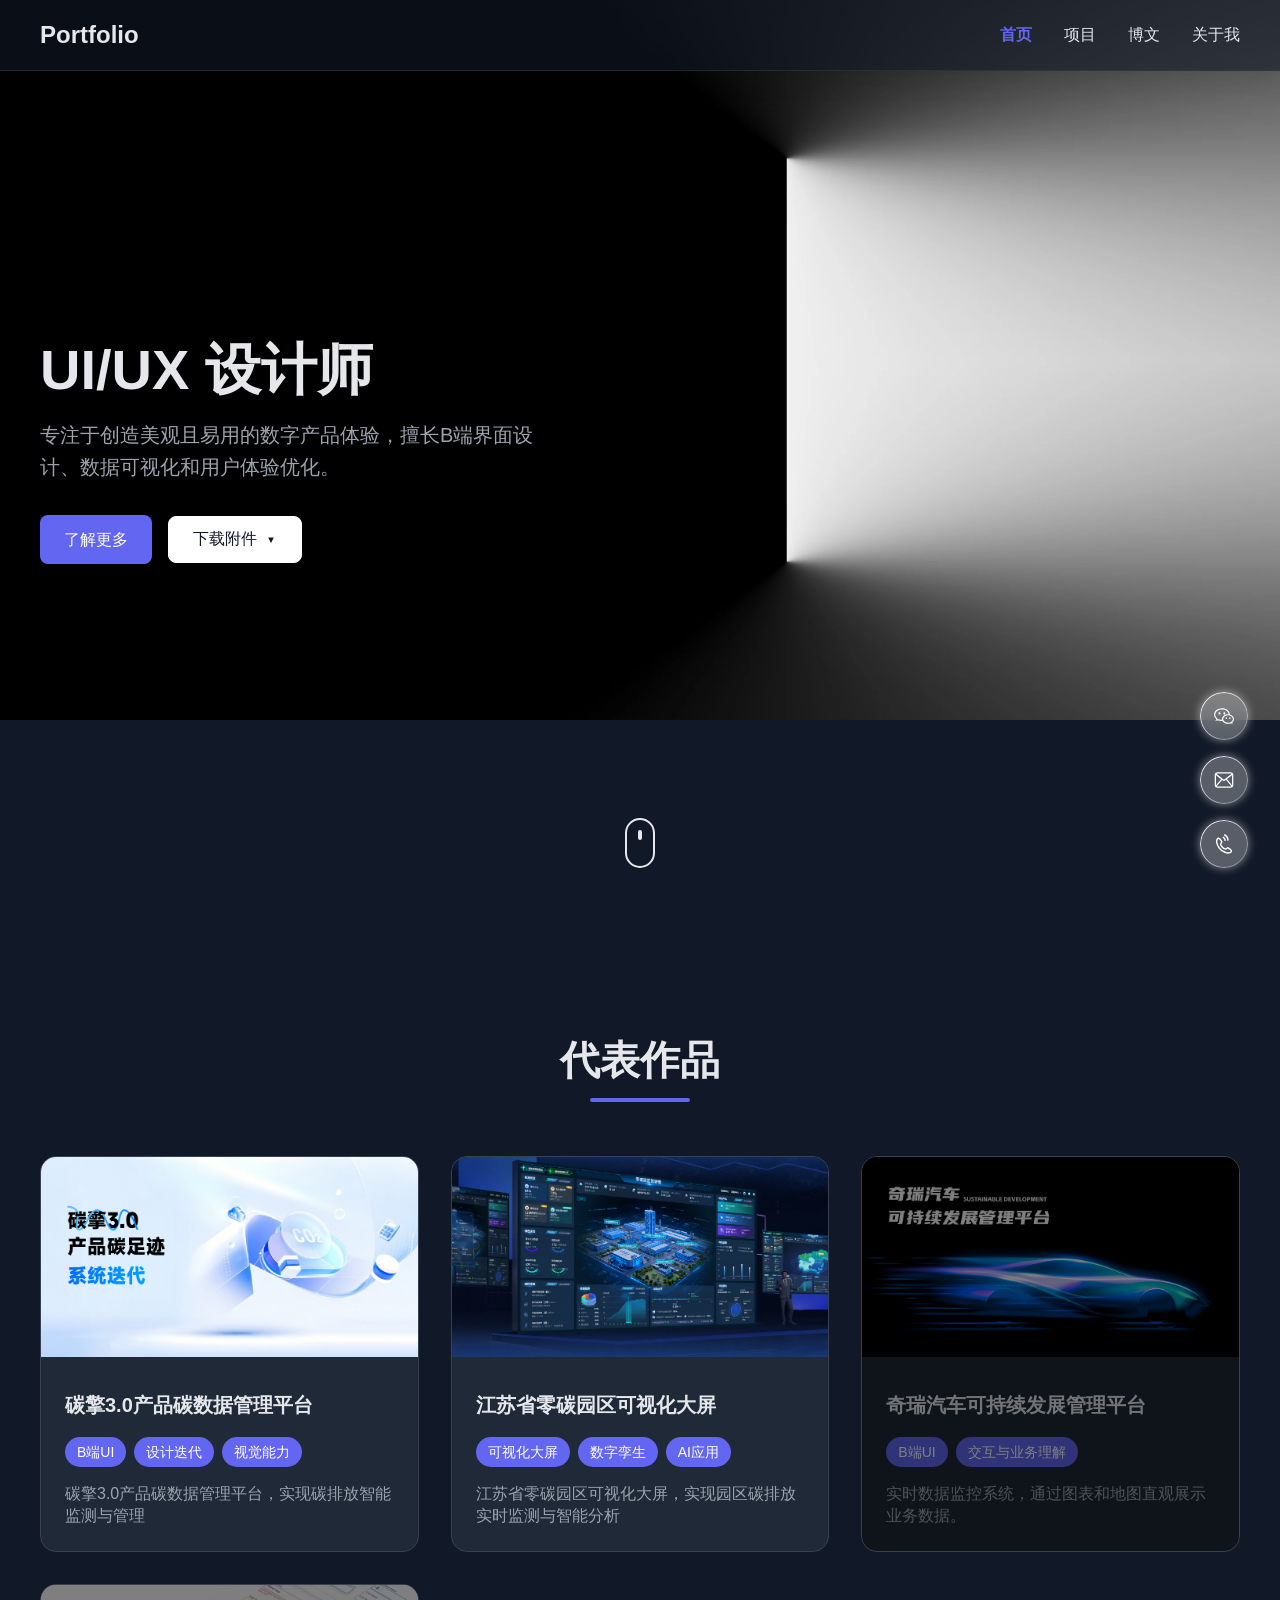
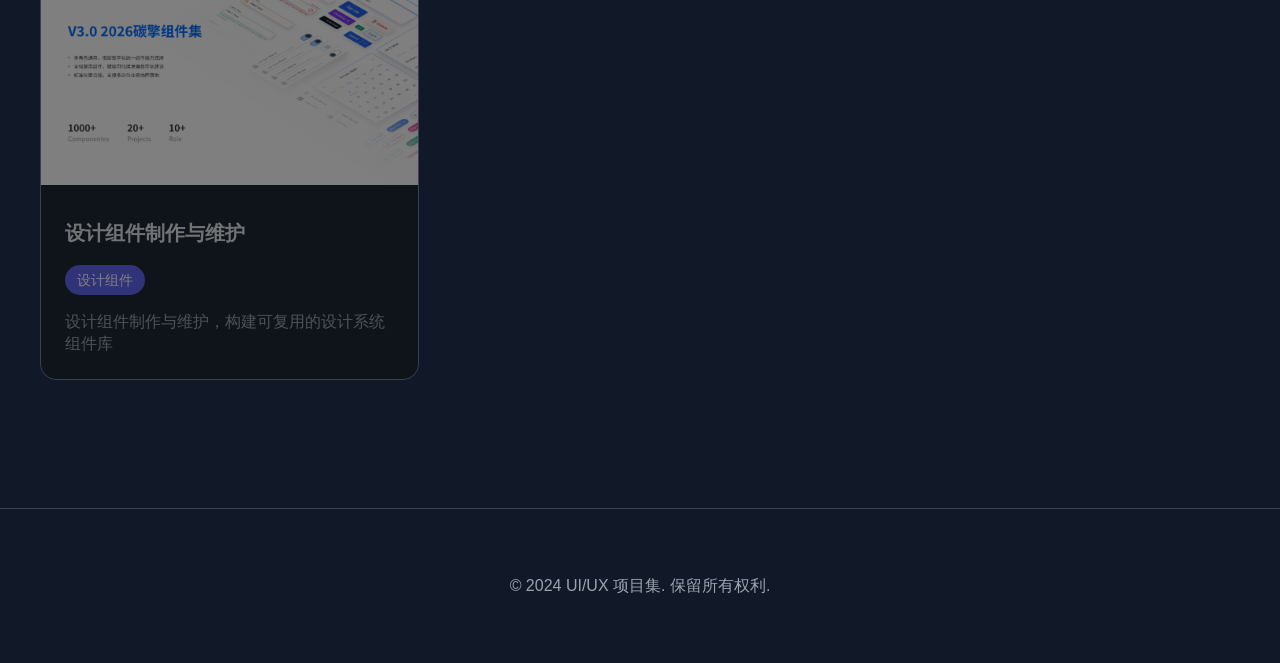
==== commit 9581fa96: "first commit" ====
--- a/index.html
+++ b/index.html
@@ -27,7 +27,16 @@
             <div class="hero-text">
                 <h1>UI/UX 设计师</h1>
                 <p>专注于创造美观且易用的数字产品体验，擅长B端界面设计、数据可视化和用户体验优化。</p>
-                <a href="#about" class="btn">了解更多</a>
+                <div class="hero-btns">
+                    <a href="#about" class="btn">了解更多</a>
+                    <div class="dropdown">
+                        <button class="btn download-btn dropdown-toggle">下载附件</button>
+                        <div class="dropdown-menu">
+                            <a href="images/home/个人简历.pdf" download="个人简历.pdf" class="dropdown-item">下载简历</a>
+                            <a href="images/home/个人简历.pdf" download="个人作品集.pdf" class="dropdown-item">下载作品集</a>
+                        </div>
+                    </div>
+                </div>
             </div>
         </div>
         <div class="scroll-indicator">
@@ -67,7 +76,7 @@
             <h2 class="section-title">最新博文</h2>
             <div class="blog-list">
                 <div class="blog-item" data-blog-id="1">
-                    <h3 class="blog-title">【从奇瑞项目谈B端设计的简约之道】</h3>
+                    <h3 class="blog-title">从奇瑞项目谈B端设计的简约之道</h3>
                     <div class="blog-meta">
                         <span class="blog-date">2024-04-15</span>
                         <div class="blog-tags">
@@ -77,13 +86,14 @@
                         </div>
                     </div>
                 </div>
-                <div class="blog-item">
-                    <h3 class="blog-title">如何提升用户体验</h3>
+                <div class="blog-item" data-blog-id="2">
+                    <h3 class="blog-title">“-” 在B端系统的使用</h3>
                     <div class="blog-meta">
                         <span class="blog-date">2024-04-10</span>
                         <div class="blog-tags">
+                            <span class="blog-tag">B端设计</span>
+                            <span class="blog-tag">表格设计</span>
                             <span class="blog-tag">用户体验</span>
-                            <span class="blog-tag">设计流程</span>
                         </div>
                     </div>
                 </div>
@@ -202,7 +212,10 @@
             </div>
             <div class="timeline-mask"></div>
             <div class="timeline-main-title" id="timelineTitle">个人<br>发展历程</div>
-            <button class="explore-btn" id="exploreBtn">探索更多</button>
+            <div class="btn-container">
+                <button class="explore-btn" id="exploreBtn">探索更多</button>
+                <a href="个人简历.pdf" download="个人简历.pdf" class="download-btn">下载简历</a>
+            </div>
             <div class="year-content" id="year2002">
                 <div class="year-big-title">2002</div>
                 <div class="year-sub-title">河北出生，如今23岁</div>
@@ -450,6 +463,21 @@
                 });
             });
         });
+        
+        // 博文点击事件
+        document.addEventListener('DOMContentLoaded', function() {
+            const blogItems = document.querySelectorAll('.blog-item');
+            blogItems.forEach(item => {
+                item.addEventListener('click', function() {
+                    const blogId = this.getAttribute('data-blog-id');
+                    if (blogId === '1') {
+                        window.open('blog1.html', '_blank');
+                    } else if (blogId === '2') {
+                        window.open('blog2.html', '_blank');
+                    }
+                });
+            });
+        });
     </script>
 </body>
 </html>
--- a/css/styles.css
+++ b/css/styles.css
@@ -201,16 +201,94 @@
     margin-bottom: 2rem;
 }
 
+.hero-btns {
+    display: flex;
+    gap: 1rem;
+    align-items: center;
+}
+
 .btn {
-    display: inline-block;
+    display: inline-flex;
+    align-items: center;
+    justify-content: center;
     padding: 0.75rem 1.5rem;
     background-color: var(--primary-color);
     color: white;
     text-decoration: none;
     border-radius: 0.5rem;
+    font-size: 1rem;
     font-weight: 500;
     transition: all 0.3s ease;
 }
+
+.dropdown-toggle::after {
+    content: '▼';
+    display: inline-block;
+    margin-left: 0.5rem;
+    font-size: 0.75rem;
+    font-weight: normal;
+    transform: scale(0.8);
+}
+
+.btn.download-btn {
+    background-color: white;
+    border: 1px solid white;
+    color: #111827;
+}
+
+.btn.download-btn:hover {
+    background-color: #f3f4f6;
+    border-color: white;
+    color: #111827;
+}
+
+/* 下拉菜单 */
+.dropdown {
+    position: relative;
+    display: inline-block;
+}
+
+.dropdown-toggle {
+    cursor: pointer;
+}
+
+.dropdown-menu {
+    position: absolute;
+    top: 100%;
+    right: 0;
+    background-color: white;
+    border: 1px solid #e5e7eb;
+    border-radius: 0.5rem;
+    box-shadow: 0 4px 6px -1px rgba(0, 0, 0, 0.1), 0 2px 4px -1px rgba(0, 0, 0, 0.06);
+    padding: 0.5rem 0;
+    min-width: 150px;
+    z-index: 1000;
+    display: none;
+    margin-top: 0;
+    transition: opacity 0.2s ease, transform 0.2s ease;
+}
+
+.dropdown:hover .dropdown-menu {
+    display: block;
+    opacity: 1;
+    transform: translateY(0);
+}
+
+.dropdown-item {
+    display: block;
+    width: 100%;
+    padding: 0.5rem 1rem;
+    text-align: left;
+    color: #111827;
+    text-decoration: none;
+    transition: background-color 0.2s ease;
+}
+
+.dropdown-item:hover {
+    background-color: #f3f4f6;
+}
+
+/* 统一按钮样式 */
 
 .btn:hover {
     background-color: var(--secondary-color);
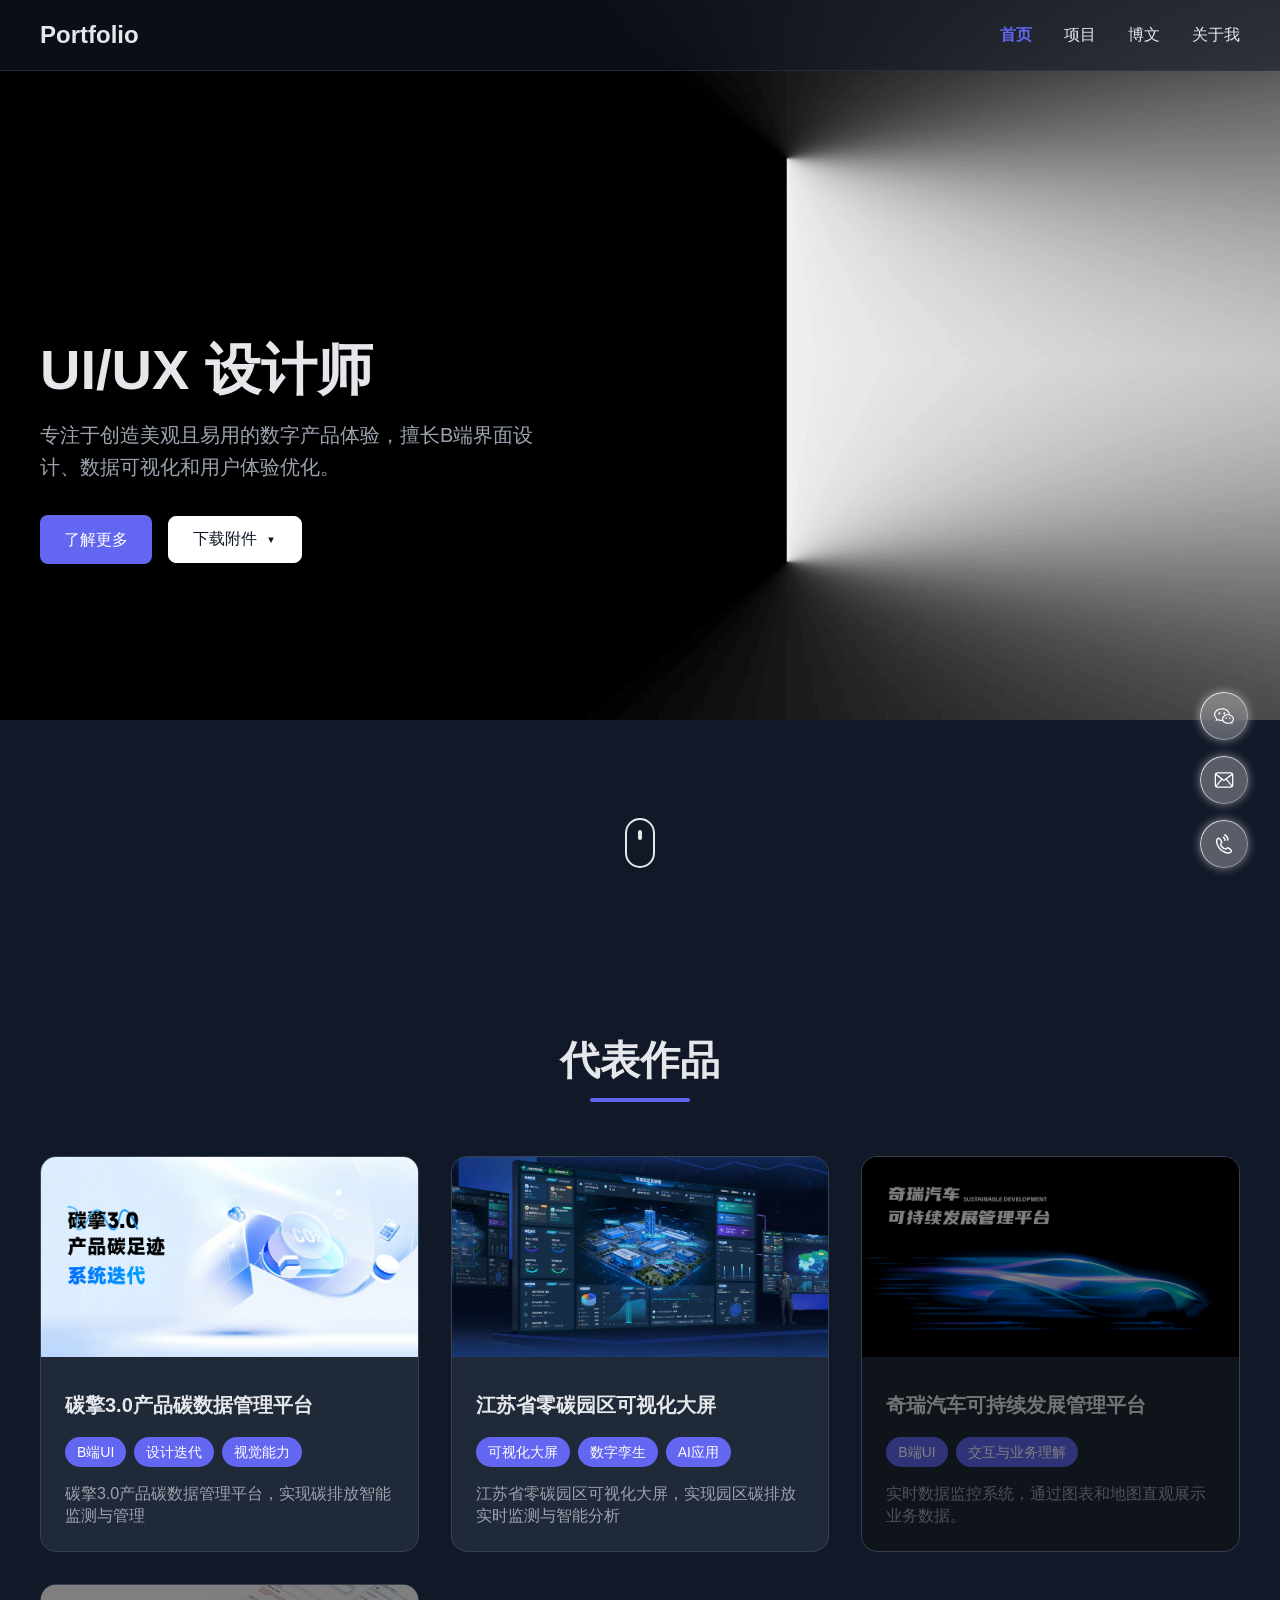
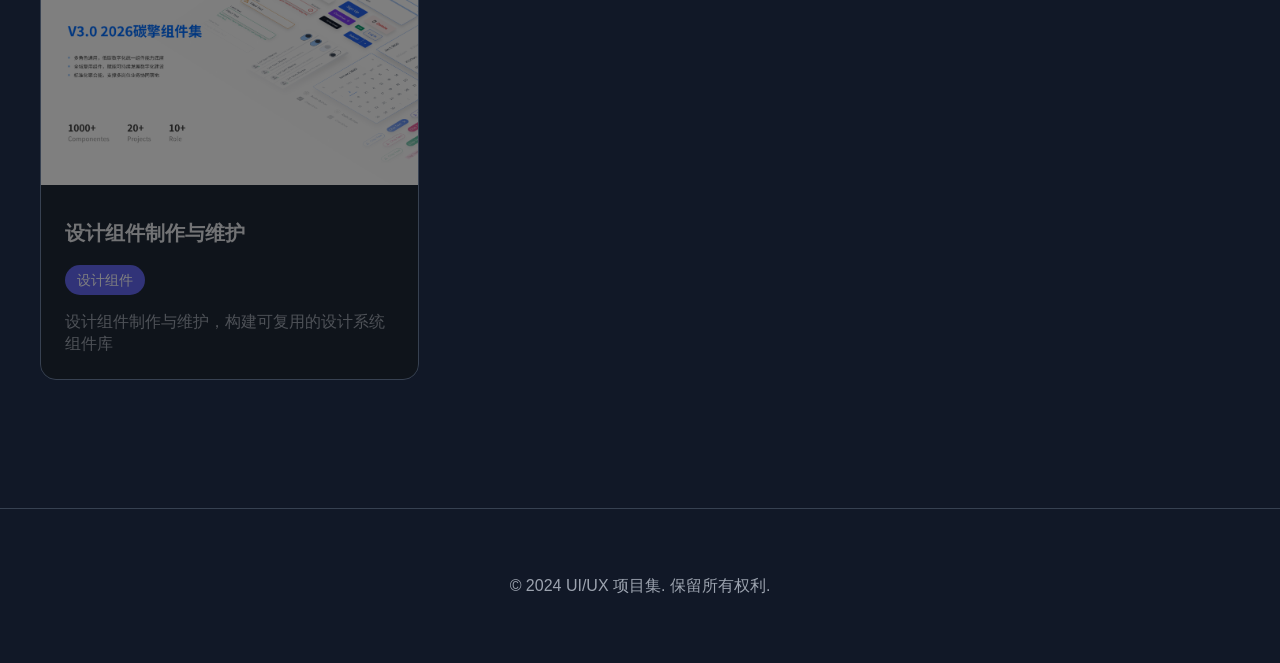
==== commit dec41c27: "Add files via upload" ====
--- a/index.html
+++ b/index.html
@@ -1,483 +1,490 @@
-<!DOCTYPE html>
-<html lang="zh-CN">
-<head>
-    <meta charset="UTF-8">
-    <meta name="viewport" content="width=device-width, initial-scale=1.0">
-    <title>UI/UX 项目集</title>
-    <link rel="stylesheet" href="css/styles.css">
-</head>
-<body>
-    <!-- 导航栏 -->
-    <nav class="navbar">
-        <div class="nav-container">
-            <a href="#" class="logo">Portfolio</a>
-            <ul class="nav-links">
-                <li><a href="#hero" class="nav-tab active" data-target="hero">首页</a></li>
-                <li><a href="#projects" class="nav-tab" data-target="projects">项目</a></li>
-                <li><a href="#blog" class="nav-tab" data-target="blog">博文</a></li>
-                <li><a href="#about" class="nav-tab" data-target="about">关于我</a></li>
-            </ul>
-        </div>
-    </nav>
-
-    <!-- 首页 Hero 区域 -->
-    <section id="hero" class="hero module active">
-        <img src="images/home/hero_bg.png" alt="背景" class="hero-bg">
-        <div class="hero-content">
-            <div class="hero-text">
-                <h1>UI/UX 设计师</h1>
-                <p>专注于创造美观且易用的数字产品体验，擅长B端界面设计、数据可视化和用户体验优化。</p>
-                <div class="hero-btns">
-                    <a href="#about" class="btn">了解更多</a>
-                    <div class="dropdown">
-                        <button class="btn download-btn dropdown-toggle">下载附件</button>
-                        <div class="dropdown-menu">
-                            <a href="images/home/个人简历.pdf" download="个人简历.pdf" class="dropdown-item">下载简历</a>
-                            <a href="images/home/个人简历.pdf" download="个人作品集.pdf" class="dropdown-item">下载作品集</a>
-                        </div>
-                    </div>
-                </div>
-            </div>
-        </div>
-        <div class="scroll-indicator">
-            <div class="scroll-icon"></div>
-        </div>
-    </section>
-
-    <!-- 代表项目模块 (首页展示) -->
-    <section id="featured-projects" class="featured-projects module">
-        <h2 class="featured-title">代表作品</h2>
-
-        <div class="featured-grid">
-            <!-- 由JavaScript动态渲染 -->
-        </div>
-    </section>
-
-    <!-- 项目模块 (导航栏链接) -->
-    <section id="projects" class="projects module">
-
-        <div class="project-tabs">
-            <button class="tab-btn active">全部</button>
-            <button class="tab-btn">B端UI</button>
-            <button class="tab-btn">可视化大屏</button>
-            <button class="tab-btn">Web网页</button>
-            <button class="tab-btn">平面运营</button>
-            <button class="tab-btn">其他</button>
-        </div>
-
-        <div class="projects-grid">
-            <!-- 由JavaScript动态渲染 -->
-        </div>
-    </section>
-
-    <!-- 博文模块 -->
-    <section id="blog" class="blog module">
-        <div class="blog-container">
-            <h2 class="section-title">最新博文</h2>
-            <div class="blog-list">
-                <div class="blog-item" data-blog-id="1">
-                    <h3 class="blog-title">从奇瑞项目谈B端设计的简约之道</h3>
-                    <div class="blog-meta">
-                        <span class="blog-date">2024-04-15</span>
-                        <div class="blog-tags">
-                            <span class="blog-tag">UI设计</span>
-                            <span class="blog-tag">B端设计</span>
-                            <span class="blog-tag">简约设计</span>
-                        </div>
-                    </div>
-                </div>
-                <div class="blog-item" data-blog-id="2">
-                    <h3 class="blog-title">“-” 在B端系统的使用</h3>
-                    <div class="blog-meta">
-                        <span class="blog-date">2024-04-10</span>
-                        <div class="blog-tags">
-                            <span class="blog-tag">B端设计</span>
-                            <span class="blog-tag">表格设计</span>
-                            <span class="blog-tag">用户体验</span>
-                        </div>
-                    </div>
-                </div>
-                <div class="blog-item">
-                    <h3 class="blog-title">数据可视化最佳实践</h3>
-                    <div class="blog-meta">
-                        <span class="blog-date">2024-04-05</span>
-                        <div class="blog-tags">
-                            <span class="blog-tag">数据可视化</span>
-                            <span class="blog-tag">设计指南</span>
-                        </div>
-                    </div>
-                </div>
-            </div>
-        </div>
-    </section>
-
-
-
-    <!-- 关于我模块 -->
-    <section id="about" class="about module">
-        <!-- 新的首屏 - 个人介绍图片 -->
-        <div class="about-empty-first-screen">
-            <img src="images/about/photo.png" alt="个人照片" class="about-photo">
-            <div class="about-text-content">
-                <h1>HI, I'm <span class="highlight">王瑞成</span><span class="tag">UI/UX设计师</span></h1>
-                
-                <!-- 基本信息模块 -->
-                <div class="about-module">
-                    <h2>#基本信息</h2>
-                    <div class="info-grid">
-                        <div class="info-item"><span class="info-label">年龄</span>23</div>
-                        <div class="info-item"><span class="info-label">毕业院校</span>西南交通大学（本科）</div>
-                        <div class="info-item"><span class="info-label">专业</span>产品设计</div>
-                        <div class="info-item"><span class="info-label">工作年限</span>2年</div>
-                        <div class="info-item"><span class="info-label">求职岗位</span>UI/UX设计师</div>
-                        <div class="info-item"><span class="info-label">联系电话</span>15333237395（微信同号）</div>
-                    </div>
-                </div>
-                
-                <!-- 工作履历模块 -->
-                <div class="about-module">
-                    <h2>#工作履历</h2>
-                    <div class="work-experience">
-                        <div class="work-item">
-                            <div class="work-company">江苏擎天工业互联网有限公司</div>
-                            <div class="work-period">2024-06至今</div>
-                            <div class="work-position">UI设计师</div>
-                        </div>
-                        <div class="work-content">
-                            <span class="work-content-label">工作内容</span>B端系统UI设计、可视化大屏设计、设计规范搭建与维护、web端网页设计、运营平面设计、设计经验总结与分享
-                        </div>
-                    </div>
-                </div>
-                
-                <!-- 掌握工具模块 -->
-                <div class="about-module">
-                    <h2>#掌握工具</h2>
-                    <div class="tools-container">
-                        <div class="tools-grid">
-                            <!-- Mastergo工具 -->
-                            <div class="tool-item">
-                                <img src="images/about/mastergo.png" alt="Mastergo" class="tool-icon">
-                                <div class="tool-info">
-                                    <div class="tool-name">Mastergo</div>
-                                    <div class="tool-level">精通</div>
-                                </div>
-                            </div>
-                            
-                            <!-- Photoshop工具 -->
-                            <div class="tool-item">
-                                <img src="images/about/photoshop.png" alt="Photoshop" class="tool-icon">
-                                <div class="tool-info">
-                                    <div class="tool-name">Photoshop</div>
-                                    <div class="tool-level">精通</div>
-                                </div>
-                            </div>
-                            
-                            <!-- Figma工具 -->
-                            <div class="tool-item">
-                                <img src="images/about/figma.png" alt="Figma" class="tool-icon">
-                                <div class="tool-info">
-                                    <div class="tool-name">Figma</div>
-                                    <div class="tool-level">精通</div>
-                                </div>
-                            </div>
-                            
-                            <!-- Axure工具 -->
-                            <div class="tool-item">
-                                <img src="images/about/axure.png" alt="Axure" class="tool-icon">
-                                <div class="tool-info">
-                                    <div class="tool-name">Axure</div>
-                                    <div class="tool-level">精通</div>
-                                </div>
-                            </div>
-                            
-                            <!-- AI编程工具 -->
-                            <div class="tool-item">
-                                <img src="images/about/front.png" alt="AI编程" class="tool-icon">
-                                <div class="tool-info">
-                                    <div class="tool-name">AI编程</div>
-                                    <div class="tool-level">精通</div>
-                                </div>
-                            </div>
-                        </div>
-                    </div>
-                </div>
-            </div>
-        </div>
-        
-        <div class="timeline-container-full">
-            <div class="video-background">
-                <video autoplay muted loop playsinline>
-                    <source src="images/about/bg.mp4" type="video/mp4">
-                </video>
-            </div>
-            <div class="timeline-mask"></div>
-            <div class="timeline-main-title" id="timelineTitle">个人<br>发展历程</div>
-            <div class="btn-container">
-                <button class="explore-btn" id="exploreBtn">探索更多</button>
-                <a href="个人简历.pdf" download="个人简历.pdf" class="download-btn">下载简历</a>
-            </div>
-            <div class="year-content" id="year2002">
-                <div class="year-big-title">2002</div>
-                <div class="year-sub-title">河北出生，如今23岁</div>
-            </div>
-            <div class="year-content" id="year2017">
-                <div class="year-big-title">2017</div>
-                <div class="year-sub-title">就读艺术高中，学习素描、速写、水粉等基础科目</div>
-            </div>
-            <div class="year-content" id="year2020">
-                <div class="year-big-title">2020</div>
-                <div class="year-sub-title">进入西南交通大学，学习产品设计，主修交互设计、智能产品设计、设计思维等</div>
-            </div>
-            <div class="year-content" id="year2022">
-                <div class="year-big-title">2022</div>
-                <div class="year-sub-title">常州固立装备创新有限公司，任UI设计实习生，开发ToC产品</div>
-            </div>
-            <div class="year-content" id="year2024">
-                <div class="year-big-title">2024</div>
-                <div class="year-sub-title">江苏擎天工业互联网有限公司，人UI/UX设计师，主要负责B端UI、可视化大屏、Web网页等设计工作</div>
-            </div>
-            <div class="year-content" id="year2026">
-                <div class="year-big-title">2026</div>
-                <div class="year-sub-title">积累了丰富的设计经验，专注于用户体验</div>
-            </div>
-            <div class="timeline-container">
-                <button class="timeline-arrow" id="prevBtn">&#8249;</button>
-                <div class="timeline-wrapper">
-                    <div class="timeline-line"></div>
-                    <div class="timeline" id="timeline">
-                        <div class="timeline-node active" data-index="0">
-                            <div class="timeline-dot"></div>
-                            <span class="timeline-year">Start</span>
-                        </div>
-                        <div class="timeline-node" data-index="1">
-                            <div class="timeline-dot"></div>
-                            <span class="timeline-year">2002</span>
-                        </div>
-                        <div class="timeline-node" data-index="2">
-                            <div class="timeline-dot"></div>
-                            <span class="timeline-year">2017</span>
-                        </div>
-                        <div class="timeline-node" data-index="3">
-                            <div class="timeline-dot"></div>
-                            <span class="timeline-year">2020</span>
-                        </div>
-                        <div class="timeline-node" data-index="4">
-                            <div class="timeline-dot"></div>
-                            <span class="timeline-year">2022</span>
-                        </div>
-                        <div class="timeline-node" data-index="5">
-                            <div class="timeline-dot"></div>
-                            <span class="timeline-year">2024</span>
-                        </div>
-                        <div class="timeline-node" data-index="6">
-                            <div class="timeline-dot"></div>
-                            <span class="timeline-year">2026</span>
-                        </div>
-                        <div class="timeline-node" data-index="7">
-                            <div class="timeline-dot"></div>
-                            <span class="timeline-year">now</span>
-                        </div>
-                    </div>
-                </div>
-                <button class="timeline-arrow" id="nextBtn">&#8250;</button>
-            </div>
-        </div>
-        
-        <div class="about-content">
-            <div>
-                <h2 class="section-title">关于我</h2>
-                <div class="about-text">
-                    <p>我是一名拥有5年经验的UI/UX设计师，专注于创造美观且实用的数字产品。我热爱解决复杂的设计问题，善于将用户需求转化为直观的界面设计。</p>
-                    <p>我的设计理念是"以用户为中心"，注重细节和用户体验。我擅长B端界面设计、数据可视化和响应式设计，并且熟悉现代前端技术栈。</p>
-                </div>
-                
-                <div class="skills">
-                    <h3>掌握技能</h3>
-                    <div class="skill-list">
-                        <span class="skill-tag">Figma</span>
-                        <span class="skill-tag">Sketch</span>
-                        <span class="skill-tag">Adobe XD</span>
-                        <span class="skill-tag">Photoshop</span>
-                        <span class="skill-tag">Illustrator</span>
-                        <span class="skill-tag">HTML/CSS</span>
-                        <span class="skill-tag">JavaScript</span>
-                        <span class="skill-tag">React</span>
-                        <span class="skill-tag">用户研究</span>
-                        <span class="skill-tag">原型设计</span>
-                    </div>
-                </div>
-            </div>
-            
-            <div>
-                <div class="timeline">
-                    <h3>工作经历</h3>
-                    <div class="timeline-item">
-                        <div class="timeline-date">2022 - 至今</div>
-                        <div class="timeline-title">高级UI/UX设计师</div>
-                        <div class="timeline-description">某科技公司 - 负责产品界面设计和用户体验优化</div>
-                    </div>
-                    <div class="timeline-item">
-                        <div class="timeline-date">2020 - 2022</div>
-                        <div class="timeline-title">UI设计师</div>
-                        <div class="timeline-description">互联网公司 - 参与移动应用和Web端界面设计</div>
-                    </div>
-                </div>
-                
-                <div class="timeline">
-                    <h3>学习经历</h3>
-                    <div class="timeline-item">
-                        <div class="timeline-date">2016 - 2020</div>
-                        <div class="timeline-title">视觉传达设计学士</div>
-                        <div class="timeline-description">某大学 - 专注于交互设计和用户体验</div>
-                    </div>
-                </div>
-            </div>
-        </div>
-    </section>
-
-    <!-- 页脚 -->
-    <footer class="footer">
-        <div class="footer-container">
-            <p>&copy; 2024 UI/UX 项目集. 保留所有权利.</p>
-        </div>
-    </footer>
-
-    <script src="js/main.js"></script>
-    <!-- 底部导航栏（仅在手机上显示） -->
-    <nav class="bottom-nav">
-        <div class="bottom-nav-container">
-            <a href="#" class="bottom-nav-item active" data-target="hero">
-                <span class="bottom-nav-icon">
-                    <svg width="24" height="24" viewBox="0 0 24 24" fill="none" stroke="currentColor" stroke-width="2" stroke-linecap="round" stroke-linejoin="round">
-                        <path d="M3 9l9-7 9 7v11a2 2 0 0 1-2 2H5a2 2 0 0 1-2-2z"></path>
-                        <polyline points="9 22 9 12 15 12 15 22"></polyline>
-                    </svg>
-                </span>
-                <span class="bottom-nav-text">首页</span>
-            </a>
-            <a href="#" class="bottom-nav-item" data-target="projects">
-                <span class="bottom-nav-icon">
-                    <svg width="24" height="24" viewBox="0 0 24 24" fill="none" stroke="currentColor" stroke-width="2" stroke-linecap="round" stroke-linejoin="round">
-                        <rect x="3" y="3" width="18" height="18" rx="2" ry="2"></rect>
-                        <path d="M16 3v4"></path>
-                        <path d="M8 3v4"></path>
-                        <path d="M3 10h18"></path>
-                    </svg>
-                </span>
-                <span class="bottom-nav-text">项目</span>
-            </a>
-            <a href="#" class="bottom-nav-item" data-target="blog">
-                <span class="bottom-nav-icon">
-                    <svg width="24" height="24" viewBox="0 0 24 24" fill="none" stroke="currentColor" stroke-width="2" stroke-linecap="round" stroke-linejoin="round">
-                        <path d="M21 15a2 2 0 0 1-2 2H7l-4 4V5a2 2 0 0 1 2-2h14a2 2 0 0 1 2 2z"></path>
-                    </svg>
-                </span>
-                <span class="bottom-nav-text">博文</span>
-            </a>
-            <a href="#" class="bottom-nav-item" data-target="about">
-                <span class="bottom-nav-icon">
-                    <svg width="24" height="24" viewBox="0 0 24 24" fill="none" stroke="currentColor" stroke-width="2" stroke-linecap="round" stroke-linejoin="round">
-                        <path d="M20 21v-2a4 4 0 0 0-4-4H8a4 4 0 0 0-4 4v2"></path>
-                        <circle cx="12" cy="7" r="4"></circle>
-                    </svg>
-                </span>
-                <span class="bottom-nav-text">关于</span>
-            </a>
-        </div>
-    </nav>
-
-    <!-- 联系图标按钮 -->
-    <div class="contact-icons">
-        <div class="contact-item">
-            <a href="javascript:void(0);" class="contact-icon wechat" data-copy="15333237395">
-            <svg t="1776611278040" class="icon" viewBox="0 0 1024 1024" version="1.1" xmlns="http://www.w3.org/2000/svg" p-id="5747" width="24" height="24"><path d="M873.202 776.004c39.796-36.367 63.946-84.144 63.946-136.467 0-91.062-73.137-168.335-174.607-195.706-6.052-145.915-154.579-262.711-336.947-262.711-186.21 0-337.163 121.764-337.163 271.968 0 68.974 31.833 131.953 84.293 179.895 16.417 15.003-2.804 56.059-26.417 89.977 39.906-11.022 82.471-18.196 119.732-18.196 17.445 0 33.731 1.575 48.03 5.062 34.908 9.865 72.437 15.231 111.523 15.231 7.591 0 15.12-0.225 22.589-0.624 40.125 71.599 129.444 121.424 233.191 121.424 29.65 0 58.123-4.069 84.603-11.556 10.848-2.646 23.199-3.84 36.435-3.84 28.265 0 60.556 5.443 90.83 13.804-17.91-25.73-32.492-56.871-20.037-68.255zM425.595 675.377c-33.675 0-66.651-4.494-98.011-13.359l-0.866-0.244-0.874-0.214c-17.618-4.299-37.738-6.478-59.801-6.478-12.681 0-25.347 0.699-37.732 1.888 2.629-29.109-8.524-48.277-22.071-60.659-21.881-19.995-38.877-42.477-50.515-66.818-11.687-24.446-17.616-50.153-17.616-76.405 0-57.328 28.506-111.892 80.265-153.645 26.429-21.317 57.391-38.117 92.023-49.934 36.391-12.417 75.15-18.711 115.199-18.711s78.807 6.295 115.199 18.711c34.633 11.815 65.594 28.617 92.023 49.934 46.193 37.262 73.845 84.732 79.261 135.26 0.001 0 0.001 0 0.002 0-10.069-0.971-20.314-1.486-30.708-1.486-141.263 0-255.777 92.371-255.777 206.321 0 12.21 1.326 24.174 3.847 35.803-0.001-0.002-0.001-0.002-0.001-0.004-1.285 0.014-2.565 0.041-3.847 0.041zM839.686 739.338c-8.029 7.34-18.617 20.825-20.541 41.932-5.547-0.315-11.14-0.489-16.737-0.489-17.695 0-33.914 1.769-48.207 5.257l-0.874 0.214-0.867 0.242c-22.731 6.427-46.646 9.683-71.089 9.683-29.06 0-57.162-4.561-83.52-13.551-24.941-8.51-47.2-20.576-66.153-35.865-36.388-29.353-56.429-67.431-56.429-107.222 0-39.795 20.041-77.874 56.429-107.226 18.955-15.29 41.211-27.355 66.153-35.865 26.358-8.993 54.46-13.552 83.52-13.552s57.161 4.561 83.519 13.552c24.942 8.512 47.201 20.576 66.154 35.865 36.388 29.351 56.428 67.43 56.428 107.226 0 18.112-4.101 35.873-12.19 52.789-8.162 17.069-20.138 32.887-35.596 47.011zM277.639 399.92c0.27-28.671 18.21-51.777 40.304-51.777 22.26 0 40.306 23.46 40.306 52.398 0 28.94-18.045 52.398-40.306 52.398-22.094 0-40.033-23.107-40.302-51.744zM487.295 399.92c0.27-28.671 18.21-51.777 40.302-51.777 22.259 0 40.305 23.46 40.305 52.398 0 28.94-18.045 52.398-40.305 52.398-22.092 0-40.032-23.107-40.301-51.744zM580.218 601.195c0.27-22.034 14.074-39.763 31.061-39.763 17.156 0 31.065 18.08 31.065 40.384 0 22.304-13.908 40.384-31.065 40.384-16.988 0-30.791-17.729-31.061-39.73zM729.874 601.195c0.27-22.034 14.074-39.763 31.062-39.763 17.156 0 31.067 18.08 31.067 40.384 0 22.304-13.909 40.384-31.067 40.384-16.989 0-30.794-17.729-31.062-39.73z" fill="currentColor" p-id="5748"></path></svg>
-        </a>
-            <div class="wechat-card">
-                <img src="images/wechat.png" alt="微信二维码" class="wechat-qr">
-                <p class="wechat-id">15333237395</p>
-            </div>
-        </div>
-        <div class="contact-item">
-            <a href="javascript:void(0);" class="contact-icon email" data-copy="15333237395@163.com">
-                <svg t="1776611655038" class="icon" viewBox="0 0 1024 1024" version="1.1" xmlns="http://www.w3.org/2000/svg" p-id="21237" width="24" height="24"><path d="M801.168 180.784H224.787c-59.756 0-108.134 48.353-108.134 107.959v444.603c0 59.705 48.403 108.034 108.134 108.034h576.381c59.755 0 108.132-48.379 108.132-108.034V288.744c0-59.657-48.377-107.96-108.132-107.96z m-162.25 290.738l216.365-166.083v427.413l-216.365-261.33z m162.25-236.696c14.593 0 27.75 5.887 37.445 15.235L508.426 503.576 187.885 250.061c-0.099-0.073-0.223-0.099-0.322-0.148 9.721-9.25 22.729-15.087 37.224-15.087h576.381zM170.671 732.951V305.34l216.761 171.425-216.761 256.186z m54.116 54.362c-8.78 0-16.745-2.572-24.09-6.232L429.85 510.303l61.585 48.723c9.695 7.668 23.373 7.768 33.216 0.198l71.381-54.783L825.11 781.13c-7.272 3.661-15.236 6.183-23.941 6.183H224.787z" fill="currentColor" p-id="21238"></path></svg>
-            </a>
-            <div class="contact-card email-card">
-                <p class="contact-text">15333237395@163.com</p>
-            </div>
-        </div>
-        <div class="contact-item">
-            <a href="javascript:void(0);" class="contact-icon phone" data-copy="15333237395">
-                <svg t="1776611960226" class="icon" viewBox="0 0 1024 1024" version="1.1" xmlns="http://www.w3.org/2000/svg" p-id="31150" width="24" height="24"><path d="M686.6 928.4c-21.7 0-44.1-2.6-66.2-8.2-106.7-26.5-208-83.5-285.2-160.3-76.8-77.4-133.8-178.7-160.4-285.4-26.1-104.8 13.6-214.5 85-234.8 37.5-10.3 97.6 5.6 173 140.2l4.8 8.5c20.7 36 14.2 49.1-9.4 85.2-6.1 9.3-14 21.3-23.9 37.6-8.9 14.6 6.4 43.5 13 52.4 0.4 0.6 0.8 1.2 1.2 1.7 0.2 0.4 23.8 37.1 49.2 62.7 25.3 25.3 61.9 48.6 62.2 48.8l1.8 1.2c10.9 7.9 38.3 21.5 52.5 12.9 16.3-10 28.4-17.9 37.7-24 35.9-23.6 49-30 85-9.1l8.2 4.7c133.4 74.9 149.8 135 140.1 172.1 0 0.2-0.1 0.3-0.1 0.5-15.9 56.6-87.5 93.3-168.5 93.3zM277 298.7h-0.8c-26.9 7.6-63.5 74.5-42 160.8 24 96.1 75.3 187.4 144.3 256.9 69.3 69 160.6 120.2 256.7 144.1 84.6 21.3 152.7-15.3 160.6-41.8 2.2-9.6-13.5-48.2-110.8-102.9-3.4-1.9-6.4-3.6-9.1-5.2-1.5-0.9-3.2-1.9-4.7-2.7-4 2.4-9.9 6.3-15.7 10.1-9.7 6.4-22.4 14.7-39.5 25.1-51 31-109.7-7.9-119.9-15.2-6.3-4.1-43.8-28.6-72-56.8-28.2-28.4-52.9-65.9-56.9-72.1-7.3-10.2-46.5-69-15.3-120 10.4-16.9 18.6-29.5 24.9-39.1 3.9-6 7.9-12 10.3-16.1-0.9-1.6-1.9-3.3-2.8-4.9-1.6-2.7-3.3-5.8-5.2-9.2-59.6-106.2-96.3-111-102.1-111z m548.4 528.1h0.1-0.1z" fill="currentColor" p-id="31151"></path><path d="M558.1 387.1c-15.7 0-29.1-12-30.5-27.9-6.1-67.4-60.5-98.4-61-98.7-14.8-8.2-20.1-26.9-11.9-41.7 8.2-14.8 26.9-20.2 41.7-11.9 3.4 1.9 83.3 47.4 92.3 146.8 1.5 16.9-10.9 31.8-27.8 33.3-0.9 0.1-1.8 0.1-2.8 0.1zM680.8 377.9c-16.3 0-29.9-12.8-30.6-29.3-6.7-146-118-193.5-119.1-193.9-15.7-6.4-23.1-24.4-16.7-40 6.5-15.7 24.4-23.2 40.1-16.7 6.1 2.5 148.6 63.2 157 247.8 0.8 16.9-12.3 31.3-29.2 32.1h-1.5z" fill="currentColor" p-id="31152"></path></svg>
-            </a>
-            <div class="contact-card phone-card">
-                <p class="contact-text">15333237395</p>
-            </div>
-        </div>
-    </div>
-    
-    <!-- 复制成功提示框 -->
-    <div id="copy-toast" class="copy-toast">
-        <span class="toast-icon">✓</span>
-        <span class="toast-text">复制成功</span>
-    </div>
-
-    <script>
-        // 复制功能和提示框
-        document.addEventListener('DOMContentLoaded', function() {
-            const contactIcons = document.querySelectorAll('.contact-icon');
-            const toast = document.getElementById('copy-toast');
-
-            contactIcons.forEach(icon => {
-                icon.addEventListener('click', function() {
-                    const textToCopy = this.getAttribute('data-copy');
-                    
-                    // 创建临时文本区域
-                    const textArea = document.createElement('textarea');
-                    textArea.value = textToCopy;
-                    textArea.style.position = 'fixed';
-                    textArea.style.left = '-999999px';
-                    textArea.style.top = '-999999px';
-                    document.body.appendChild(textArea);
-                    
-                    // 选择并复制文本
-                    textArea.focus();
-                    textArea.select();
-                    
-                    try {
-                        // 执行复制
-                        document.execCommand('copy');
-                        
-                        // 显示提示框
-                        toast.classList.add('show');
-                        
-                        // 3秒后隐藏提示框
-                        setTimeout(() => {
-                            toast.classList.remove('show');
-                        }, 3000);
-                    } catch (err) {
-                        console.error('复制失败:', err);
-                    } finally {
-                        // 清理临时文本区域
-                        document.body.removeChild(textArea);
-                    }
-                });
-            });
-        });
-        
-        // 博文点击事件
-        document.addEventListener('DOMContentLoaded', function() {
-            const blogItems = document.querySelectorAll('.blog-item');
-            blogItems.forEach(item => {
-                item.addEventListener('click', function() {
-                    const blogId = this.getAttribute('data-blog-id');
-                    if (blogId === '1') {
-                        window.open('blog1.html', '_blank');
-                    } else if (blogId === '2') {
-                        window.open('blog2.html', '_blank');
-                    }
-                });
-            });
-        });
-    </script>
-</body>
+<!DOCTYPE html>
+<html lang="zh-CN">
+<head>
+    <meta charset="UTF-8">
+    <meta name="viewport" content="width=device-width, initial-scale=1.0">
+    <title>UI/UX 项目集</title>
+    <link rel="stylesheet" href="css/styles.css">
+</head>
+<body>
+    <!-- 导航栏 -->
+    <nav class="navbar">
+        <div class="nav-container">
+            <a href="#" class="logo">Portfolio</a>
+            <ul class="nav-links">
+                <li><a href="#hero" class="nav-tab active" data-target="hero">首页</a></li>
+                <li><a href="#projects" class="nav-tab" data-target="projects">项目</a></li>
+                <li><a href="#blog" class="nav-tab" data-target="blog">博文</a></li>
+                <li><a href="#about" class="nav-tab" data-target="about">关于我</a></li>
+            </ul>
+        </div>
+    </nav>
+
+    <!-- 首页 Hero 区域 -->
+    <section id="hero" class="hero module active">
+        <img src="images/home/hero_bg.png" alt="背景" class="hero-bg">
+        <div class="hero-content">
+            <div class="hero-text">
+                <h1>UI/UX 设计师</h1>
+                <p>专注于创造美观且易用的数字产品体验，擅长B端界面设计、数据可视化和用户体验优化。</p>
+                <div class="hero-btns">
+                    <a href="#about" class="btn">了解更多</a>
+                    <div class="dropdown">
+                        <button class="btn download-btn dropdown-toggle">下载附件</button>
+                        <div class="dropdown-menu">
+                            <a href="images/home/个人简历.pdf" download="个人简历.pdf" class="dropdown-item">下载简历</a>
+                            <a href="images/home/个人简历.pdf" download="个人作品集.pdf" class="dropdown-item">下载作品集</a>
+                        </div>
+                    </div>
+                </div>
+            </div>
+        </div>
+        <div class="scroll-indicator">
+            <div class="scroll-icon"></div>
+        </div>
+    </section>
+
+    <!-- 代表项目模块 (首页展示) -->
+    <section id="featured-projects" class="featured-projects module">
+        <h2 class="featured-title">代表作品</h2>
+
+        <div class="featured-grid">
+            <!-- 由JavaScript动态渲染 -->
+        </div>
+    </section>
+
+    <!-- 项目模块 (导航栏链接) -->
+    <section id="projects" class="projects module">
+
+        <div class="project-tabs">
+            <button class="tab-btn active">全部</button>
+            <button class="tab-btn">B端UI</button>
+            <button class="tab-btn">可视化大屏</button>
+            <button class="tab-btn">Web网页</button>
+            <button class="tab-btn">平面运营</button>
+            <button class="tab-btn">其他</button>
+        </div>
+
+        <div class="projects-grid">
+            <!-- 由JavaScript动态渲染 -->
+        </div>
+    </section>
+
+    <!-- 博文模块 -->
+    <section id="blog" class="blog module">
+        <div class="blog-container">
+            <h2 class="section-title">最新博文</h2>
+            <div class="blog-list">
+                <div class="blog-item" data-blog-id="1">
+                    <h3 class="blog-title">从奇瑞项目谈B端设计的简约之道</h3>
+                    <div class="blog-meta">
+                        <span class="blog-date">2024-04-15</span>
+                        <div class="blog-tags">
+                            <span class="blog-tag">UI设计</span>
+                            <span class="blog-tag">B端设计</span>
+                            <span class="blog-tag">简约设计</span>
+                        </div>
+                    </div>
+                </div>
+                <div class="blog-item" data-blog-id="2">
+                    <h3 class="blog-title">“-” 在B端系统的使用</h3>
+                    <div class="blog-meta">
+                        <span class="blog-date">2024-04-10</span>
+                        <div class="blog-tags">
+                            <span class="blog-tag">B端设计</span>
+                            <span class="blog-tag">表格设计</span>
+                            <span class="blog-tag">用户体验</span>
+                        </div>
+                    </div>
+                </div>
+                <div class="blog-item">
+                    <h3 class="blog-title">数据可视化最佳实践</h3>
+                    <div class="blog-meta">
+                        <span class="blog-date">2024-04-05</span>
+                        <div class="blog-tags">
+                            <span class="blog-tag">数据可视化</span>
+                            <span class="blog-tag">设计指南</span>
+                        </div>
+                    </div>
+                </div>
+            </div>
+        </div>
+    </section>
+
+
+
+    <!-- 关于我模块 -->
+    <section id="about" class="about module">
+        <!-- 新的首屏 - 个人介绍图片 -->
+        <div class="about-empty-first-screen">
+            <img src="images/about/photo.png" alt="个人照片" class="about-photo">
+            <div class="about-text-content">
+                <h1>HI, I'm <span class="highlight">王瑞成</span><span class="tag">UI/UX设计师</span></h1>
+                
+                <!-- 基本信息模块 -->
+                <div class="about-module">
+                    <h2>#基本信息</h2>
+                    <div class="info-grid">
+                        <div class="info-item"><span class="info-label">年龄</span>23</div>
+                        <div class="info-item"><span class="info-label">毕业院校</span>西南交通大学（本科）</div>
+                        <div class="info-item"><span class="info-label">专业</span>产品设计</div>
+                        <div class="info-item"><span class="info-label">工作年限</span>2年</div>
+                        <div class="info-item"><span class="info-label">求职岗位</span>UI/UX设计师</div>
+                        <div class="info-item"><span class="info-label">联系电话</span>15333237395（微信同号）</div>
+                    </div>
+                </div>
+                
+                <!-- 工作履历模块 -->
+                <div class="about-module">
+                    <h2>#工作履历</h2>
+                    <div class="work-experience">
+                        <div class="work-item">
+                            <div class="work-company">江苏擎天工业互联网有限公司</div>
+                            <div class="work-period">2024-06至今</div>
+                            <div class="work-position">UI设计师</div>
+                        </div>
+                        <div class="work-content">
+                            <span class="work-content-label">工作内容</span>B端系统UI设计、可视化大屏设计、设计规范搭建与维护、web端网页设计、运营平面设计、设计经验总结与分享
+                        </div>
+                    </div>
+                </div>
+                
+                <!-- 掌握工具模块 -->
+                <div class="about-module">
+                    <h2>#掌握工具</h2>
+                    <div class="tools-container">
+                        <div class="tools-grid">
+                            <!-- Mastergo工具 -->
+                            <div class="tool-item">
+                                <img src="images/about/mastergo.png" alt="Mastergo" class="tool-icon">
+                                <div class="tool-info">
+                                    <div class="tool-name">Mastergo</div>
+                                    <div class="tool-level">精通</div>
+                                </div>
+                            </div>
+                            
+                            <!-- Photoshop工具 -->
+                            <div class="tool-item">
+                                <img src="images/about/photoshop.png" alt="Photoshop" class="tool-icon">
+                                <div class="tool-info">
+                                    <div class="tool-name">Photoshop</div>
+                                    <div class="tool-level">精通</div>
+                                </div>
+                            </div>
+                            
+                            <!-- Figma工具 -->
+                            <div class="tool-item">
+                                <img src="images/about/figma.png" alt="Figma" class="tool-icon">
+                                <div class="tool-info">
+                                    <div class="tool-name">Figma</div>
+                                    <div class="tool-level">精通</div>
+                                </div>
+                            </div>
+                            
+                            <!-- Axure工具 -->
+                            <div class="tool-item">
+                                <img src="images/about/axure.png" alt="Axure" class="tool-icon">
+                                <div class="tool-info">
+                                    <div class="tool-name">Axure</div>
+                                    <div class="tool-level">精通</div>
+                                </div>
+                            </div>
+                            
+                            <!-- AI编程工具 -->
+                            <div class="tool-item">
+                                <img src="images/about/front.png" alt="AI编程" class="tool-icon">
+                                <div class="tool-info">
+                                    <div class="tool-name">AI编程</div>
+                                    <div class="tool-level">精通</div>
+                                </div>
+                            </div>
+                        </div>
+                    </div>
+                </div>
+            </div>
+        </div>
+        
+        <div class="timeline-container-full">
+            <div class="video-background">
+                <video autoplay muted loop playsinline>
+                    <source src="images/about/bg.mp4" type="video/mp4">
+                </video>
+            </div>
+            <div class="timeline-mask"></div>
+            <div class="timeline-main-title" id="timelineTitle">个人<br>发展历程</div>
+            <div class="btn-container">
+                <button class="explore-btn" id="exploreBtn">探索更多</button>
+                <a href="个人简历.pdf" download="个人简历.pdf" class="download-btn">下载简历</a>
+            </div>
+            <div class="year-content" id="year2002">
+                <div class="year-big-title">2002</div>
+                <div class="year-sub-title">河北出生，如今23岁</div>
+            </div>
+            <div class="year-content" id="year2017">
+                <div class="year-big-title">2017</div>
+                <div class="year-sub-title">就读艺术高中，学习素描、速写、水粉等基础科目</div>
+            </div>
+            <div class="year-content" id="year2020">
+                <div class="year-big-title">2020</div>
+                <div class="year-sub-title">进入西南交通大学，学习产品设计，主修交互设计、智能产品设计、设计思维等</div>
+            </div>
+            <div class="year-content" id="year2022">
+                <div class="year-big-title">2022</div>
+                <div class="year-sub-title">常州固立装备创新有限公司，任UI设计实习生，开发ToC产品</div>
+            </div>
+            <div class="year-content" id="year2024">
+                <div class="year-big-title">2024</div>
+                <div class="year-sub-title">江苏擎天工业互联网有限公司，任UI/UX设计师，主要负责B端UI、可视化大屏、Web网页等设计工作</div>
+            </div>
+            <div class="year-content" id="year2026">
+                <div class="year-big-title">2026</div>
+                <div class="year-sub-title">积累了丰富的设计经验，专注于用户体验</div>
+            </div>
+            <div class="timeline-container">
+                <button class="timeline-arrow" id="prevBtn">&#8249;</button>
+                <div class="timeline-wrapper">
+                    <div class="timeline-line"></div>
+                    <div class="timeline" id="timeline">
+                        <div class="timeline-node active" data-index="0">
+                            <div class="timeline-dot"></div>
+                            <span class="timeline-year">Start</span>
+                        </div>
+                        <div class="timeline-node" data-index="1">
+                            <div class="timeline-dot"></div>
+                            <span class="timeline-year">2002</span>
+                        </div>
+                        <div class="timeline-node" data-index="2">
+                            <div class="timeline-dot"></div>
+                            <span class="timeline-year">2017</span>
+                        </div>
+                        <div class="timeline-node" data-index="3">
+                            <div class="timeline-dot"></div>
+                            <span class="timeline-year">2020</span>
+                        </div>
+                        <div class="timeline-node" data-index="4">
+                            <div class="timeline-dot"></div>
+                            <span class="timeline-year">2022</span>
+                        </div>
+                        <div class="timeline-node" data-index="5">
+                            <div class="timeline-dot"></div>
+                            <span class="timeline-year">2024</span>
+                        </div>
+                        <div class="timeline-node" data-index="6">
+                            <div class="timeline-dot"></div>
+                            <span class="timeline-year">2026</span>
+                        </div>
+                        <div class="timeline-node" data-index="7">
+                            <div class="timeline-dot"></div>
+                            <span class="timeline-year">now</span>
+                        </div>
+                    </div>
+                </div>
+                <button class="timeline-arrow" id="nextBtn">&#8250;</button>
+            </div>
+        </div>
+        
+        <div class="about-content" style="background-color: black; width: 100%; min-height: 100vh; padding: 90px 0 90px 120px; box-sizing: border-box; display: flex; align-items: stretch;">
+            <div style="width: 420px; border-right: 1px solid rgba(255, 255, 255, 0.4);">
+                <h1 style="margin-top: 300px; margin-left: 0; font-size: 24px; font-weight: bold; color: white;">用最简单的词汇概括我</h1>
+            </div>
+            <div style="flex: 1; display: flex; flex-direction: column;">
+                <div style="height: 60px; display: flex; align-items: center; gap: 80px;">
+                    <span class="tab-item active" data-tab="work" style="font-size: 16px; color: white; padding: 10px 50px; border-radius: 30px; cursor: pointer; background-color: white; color: black;">工作</span>
+                    <span class="tab-item" data-tab="personality" style="font-size: 16px; color: rgba(255, 255, 255, 0.6); cursor: pointer; padding: 10px 50px;">性格</span>
+                    <span class="tab-item" data-tab="life" style="font-size: 16px; color: rgba(255, 255, 255, 0.6); cursor: pointer; padding: 10px 50px;">生活</span>
+                </div>
+                <div id="tab-content" style="flex: 1; background-color: white; transition: background-color 0.3s ease;"></div>
+            </div>
+        </div>
+    </section>
+
+    <!-- 页脚 -->
+    <footer class="footer">
+        <div class="footer-container">
+            <p>&copy; 2024 UI/UX 项目集. 保留所有权利.</p>
+        </div>
+    </footer>
+
+    <script src="js/main.js"></script>
+    <!-- 底部导航栏（仅在手机上显示） -->
+    <nav class="bottom-nav">
+        <div class="bottom-nav-container">
+            <a href="#" class="bottom-nav-item active" data-target="hero">
+                <span class="bottom-nav-icon">
+                    <svg width="24" height="24" viewBox="0 0 24 24" fill="none" stroke="currentColor" stroke-width="2" stroke-linecap="round" stroke-linejoin="round">
+                        <path d="M3 9l9-7 9 7v11a2 2 0 0 1-2 2H5a2 2 0 0 1-2-2z"></path>
+                        <polyline points="9 22 9 12 15 12 15 22"></polyline>
+                    </svg>
+                </span>
+                <span class="bottom-nav-text">首页</span>
+            </a>
+            <a href="#" class="bottom-nav-item" data-target="projects">
+                <span class="bottom-nav-icon">
+                    <svg width="24" height="24" viewBox="0 0 24 24" fill="none" stroke="currentColor" stroke-width="2" stroke-linecap="round" stroke-linejoin="round">
+                        <rect x="3" y="3" width="18" height="18" rx="2" ry="2"></rect>
+                        <path d="M16 3v4"></path>
+                        <path d="M8 3v4"></path>
+                        <path d="M3 10h18"></path>
+                    </svg>
+                </span>
+                <span class="bottom-nav-text">项目</span>
+            </a>
+            <a href="#" class="bottom-nav-item" data-target="blog">
+                <span class="bottom-nav-icon">
+                    <svg width="24" height="24" viewBox="0 0 24 24" fill="none" stroke="currentColor" stroke-width="2" stroke-linecap="round" stroke-linejoin="round">
+                        <path d="M21 15a2 2 0 0 1-2 2H7l-4 4V5a2 2 0 0 1 2-2h14a2 2 0 0 1 2 2z"></path>
+                    </svg>
+                </span>
+                <span class="bottom-nav-text">博文</span>
+            </a>
+            <a href="#" class="bottom-nav-item" data-target="about">
+                <span class="bottom-nav-icon">
+                    <svg width="24" height="24" viewBox="0 0 24 24" fill="none" stroke="currentColor" stroke-width="2" stroke-linecap="round" stroke-linejoin="round">
+                        <path d="M20 21v-2a4 4 0 0 0-4-4H8a4 4 0 0 0-4 4v2"></path>
+                        <circle cx="12" cy="7" r="4"></circle>
+                    </svg>
+                </span>
+                <span class="bottom-nav-text">关于</span>
+            </a>
+        </div>
+    </nav>
+
+    <!-- 联系图标按钮 -->
+    <div class="contact-icons">
+        <div class="contact-item">
+            <a href="javascript:void(0);" class="contact-icon wechat" data-copy="15333237395">
+            <svg t="1776611278040" class="icon" viewBox="0 0 1024 1024" version="1.1" xmlns="http://www.w3.org/2000/svg" p-id="5747" width="24" height="24"><path d="M873.202 776.004c39.796-36.367 63.946-84.144 63.946-136.467 0-91.062-73.137-168.335-174.607-195.706-6.052-145.915-154.579-262.711-336.947-262.711-186.21 0-337.163 121.764-337.163 271.968 0 68.974 31.833 131.953 84.293 179.895 16.417 15.003-2.804 56.059-26.417 89.977 39.906-11.022 82.471-18.196 119.732-18.196 17.445 0 33.731 1.575 48.03 5.062 34.908 9.865 72.437 15.231 111.523 15.231 7.591 0 15.12-0.225 22.589-0.624 40.125 71.599 129.444 121.424 233.191 121.424 29.65 0 58.123-4.069 84.603-11.556 10.848-2.646 23.199-3.84 36.435-3.84 28.265 0 60.556 5.443 90.83 13.804-17.91-25.73-32.492-56.871-20.037-68.255zM425.595 675.377c-33.675 0-66.651-4.494-98.011-13.359l-0.866-0.244-0.874-0.214c-17.618-4.299-37.738-6.478-59.801-6.478-12.681 0-25.347 0.699-37.732 1.888 2.629-29.109-8.524-48.277-22.071-60.659-21.881-19.995-38.877-42.477-50.515-66.818-11.687-24.446-17.616-50.153-17.616-76.405 0-57.328 28.506-111.892 80.265-153.645 26.429-21.317 57.391-38.117 92.023-49.934 36.391-12.417 75.15-18.711 115.199-18.711s78.807 6.295 115.199 18.711c34.633 11.815 65.594 28.617 92.023 49.934 46.193 37.262 73.845 84.732 79.261 135.26 0.001 0 0.001 0 0.002 0-10.069-0.971-20.314-1.486-30.708-1.486-141.263 0-255.777 92.371-255.777 206.321 0 12.21 1.326 24.174 3.847 35.803-0.001-0.002-0.001-0.002-0.001-0.004-1.285 0.014-2.565 0.041-3.847 0.041zM839.686 739.338c-8.029 7.34-18.617 20.825-20.541 41.932-5.547-0.315-11.14-0.489-16.737-0.489-17.695 0-33.914 1.769-48.207 5.257l-0.874 0.214-0.867 0.242c-22.731 6.427-46.646 9.683-71.089 9.683-29.06 0-57.162-4.561-83.52-13.551-24.941-8.51-47.2-20.576-66.153-35.865-36.388-29.353-56.429-67.431-56.429-107.222 0-39.795 20.041-77.874 56.429-107.226 18.955-15.29 41.211-27.355 66.153-35.865 26.358-8.993 54.46-13.552 83.52-13.552s57.161 4.561 83.519 13.552c24.942 8.512 47.201 20.576 66.154 35.865 36.388 29.351 56.428 67.43 56.428 107.226 0 18.112-4.101 35.873-12.19 52.789-8.162 17.069-20.138 32.887-35.596 47.011zM277.639 399.92c0.27-28.671 18.21-51.777 40.304-51.777 22.26 0 40.306 23.46 40.306 52.398 0 28.94-18.045 52.398-40.306 52.398-22.094 0-40.033-23.107-40.302-51.744zM487.295 399.92c0.27-28.671 18.21-51.777 40.302-51.777 22.259 0 40.305 23.46 40.305 52.398 0 28.94-18.045 52.398-40.305 52.398-22.092 0-40.032-23.107-40.301-51.744zM580.218 601.195c0.27-22.034 14.074-39.763 31.061-39.763 17.156 0 31.065 18.08 31.065 40.384 0 22.304-13.908 40.384-31.065 40.384-16.988 0-30.791-17.729-31.061-39.73zM729.874 601.195c0.27-22.034 14.074-39.763 31.062-39.763 17.156 0 31.067 18.08 31.067 40.384 0 22.304-13.909 40.384-31.067 40.384-16.989 0-30.794-17.729-31.062-39.73z" fill="currentColor" p-id="5748"></path></svg>
+        </a>
+            <div class="wechat-card">
+                <img src="images/wechat.png" alt="微信二维码" class="wechat-qr">
+                <p class="wechat-id">15333237395</p>
+            </div>
+        </div>
+        <div class="contact-item">
+            <a href="javascript:void(0);" class="contact-icon email" data-copy="15333237395@163.com">
+                <svg t="1776611655038" class="icon" viewBox="0 0 1024 1024" version="1.1" xmlns="http://www.w3.org/2000/svg" p-id="21237" width="24" height="24"><path d="M801.168 180.784H224.787c-59.756 0-108.134 48.353-108.134 107.959v444.603c0 59.705 48.403 108.034 108.134 108.034h576.381c59.755 0 108.132-48.379 108.132-108.034V288.744c0-59.657-48.377-107.96-108.132-107.96z m-162.25 290.738l216.365-166.083v427.413l-216.365-261.33z m162.25-236.696c14.593 0 27.75 5.887 37.445 15.235L508.426 503.576 187.885 250.061c-0.099-0.073-0.223-0.099-0.322-0.148 9.721-9.25 22.729-15.087 37.224-15.087h576.381zM170.671 732.951V305.34l216.761 171.425-216.761 256.186z m54.116 54.362c-8.78 0-16.745-2.572-24.09-6.232L429.85 510.303l61.585 48.723c9.695 7.668 23.373 7.768 33.216 0.198l71.381-54.783L825.11 781.13c-7.272 3.661-15.236 6.183-23.941 6.183H224.787z" fill="currentColor" p-id="21238"></path></svg>
+            </a>
+            <div class="contact-card email-card">
+                <p class="contact-text">15333237395@163.com</p>
+            </div>
+        </div>
+        <div class="contact-item">
+            <a href="javascript:void(0);" class="contact-icon phone" data-copy="15333237395">
+                <svg t="1776611960226" class="icon" viewBox="0 0 1024 1024" version="1.1" xmlns="http://www.w3.org/2000/svg" p-id="31150" width="24" height="24"><path d="M686.6 928.4c-21.7 0-44.1-2.6-66.2-8.2-106.7-26.5-208-83.5-285.2-160.3-76.8-77.4-133.8-178.7-160.4-285.4-26.1-104.8 13.6-214.5 85-234.8 37.5-10.3 97.6 5.6 173 140.2l4.8 8.5c20.7 36 14.2 49.1-9.4 85.2-6.1 9.3-14 21.3-23.9 37.6-8.9 14.6 6.4 43.5 13 52.4 0.4 0.6 0.8 1.2 1.2 1.7 0.2 0.4 23.8 37.1 49.2 62.7 25.3 25.3 61.9 48.6 62.2 48.8l1.8 1.2c10.9 7.9 38.3 21.5 52.5 12.9 16.3-10 28.4-17.9 37.7-24 35.9-23.6 49-30 85-9.1l8.2 4.7c133.4 74.9 149.8 135 140.1 172.1 0 0.2-0.1 0.3-0.1 0.5-15.9 56.6-87.5 93.3-168.5 93.3zM277 298.7h-0.8c-26.9 7.6-63.5 74.5-42 160.8 24 96.1 75.3 187.4 144.3 256.9 69.3 69 160.6 120.2 256.7 144.1 84.6 21.3 152.7-15.3 160.6-41.8 2.2-9.6-13.5-48.2-110.8-102.9-3.4-1.9-6.4-3.6-9.1-5.2-1.5-0.9-3.2-1.9-4.7-2.7-4 2.4-9.9 6.3-15.7 10.1-9.7 6.4-22.4 14.7-39.5 25.1-51 31-109.7-7.9-119.9-15.2-6.3-4.1-43.8-28.6-72-56.8-28.2-28.4-52.9-65.9-56.9-72.1-7.3-10.2-46.5-69-15.3-120 10.4-16.9 18.6-29.5 24.9-39.1 3.9-6 7.9-12 10.3-16.1-0.9-1.6-1.9-3.3-2.8-4.9-1.6-2.7-3.3-5.8-5.2-9.2-59.6-106.2-96.3-111-102.1-111z m548.4 528.1h0.1-0.1z" fill="currentColor" p-id="31151"></path><path d="M558.1 387.1c-15.7 0-29.1-12-30.5-27.9-6.1-67.4-60.5-98.4-61-98.7-14.8-8.2-20.1-26.9-11.9-41.7 8.2-14.8 26.9-20.2 41.7-11.9 3.4 1.9 83.3 47.4 92.3 146.8 1.5 16.9-10.9 31.8-27.8 33.3-0.9 0.1-1.8 0.1-2.8 0.1zM680.8 377.9c-16.3 0-29.9-12.8-30.6-29.3-6.7-146-118-193.5-119.1-193.9-15.7-6.4-23.1-24.4-16.7-40 6.5-15.7 24.4-23.2 40.1-16.7 6.1 2.5 148.6 63.2 157 247.8 0.8 16.9-12.3 31.3-29.2 32.1h-1.5z" fill="currentColor" p-id="31152"></path></svg>
+            </a>
+            <div class="contact-card phone-card">
+                <p class="contact-text">15333237395</p>
+            </div>
+        </div>
+    </div>
+    
+    <!-- 复制成功提示框 -->
+    <div id="copy-toast" class="copy-toast">
+        <span class="toast-icon">✓</span>
+        <span class="toast-text">复制成功</span>
+    </div>
+
+    <script>
+        // 复制功能和提示框
+        document.addEventListener('DOMContentLoaded', function() {
+            const contactIcons = document.querySelectorAll('.contact-icon');
+            const toast = document.getElementById('copy-toast');
+
+            contactIcons.forEach(icon => {
+                icon.addEventListener('click', function() {
+                    const textToCopy = this.getAttribute('data-copy');
+                    
+                    // 创建临时文本区域
+                    const textArea = document.createElement('textarea');
+                    textArea.value = textToCopy;
+                    textArea.style.position = 'fixed';
+                    textArea.style.left = '-999999px';
+                    textArea.style.top = '-999999px';
+                    document.body.appendChild(textArea);
+                    
+                    // 选择并复制文本
+                    textArea.focus();
+                    textArea.select();
+                    
+                    try {
+                        // 执行复制
+                        document.execCommand('copy');
+                        
+                        // 显示提示框
+                        toast.classList.add('show');
+                        
+                        // 3秒后隐藏提示框
+                        setTimeout(() => {
+                            toast.classList.remove('show');
+                        }, 3000);
+                    } catch (err) {
+                        console.error('复制失败:', err);
+                    } finally {
+                        // 清理临时文本区域
+                        document.body.removeChild(textArea);
+                    }
+                });
+            });
+        });
+        
+        // 博文点击事件
+        document.addEventListener('DOMContentLoaded', function() {
+            const blogItems = document.querySelectorAll('.blog-item');
+            blogItems.forEach(item => {
+                item.addEventListener('click', function() {
+                    const blogId = this.getAttribute('data-blog-id');
+                    if (blogId === '1') {
+                        window.open('blog1.html', '_blank');
+                    } else if (blogId === '2') {
+                        window.open('blog2.html', '_blank');
+                    }
+                });
+            });
+        });
+
+        // Tab切换功能
+        document.addEventListener('DOMContentLoaded', function() {
+            const tabItems = document.querySelectorAll('.tab-item');
+            const tabContent = document.getElementById('tab-content');
+
+            const tabColors = {
+                work: 'white',
+                personality: 'red',
+                life: 'blue'
+            };
+
+            tabItems.forEach(tab => {
+                tab.addEventListener('click', function() {
+                    // 移除所有tab的active状态
+                    tabItems.forEach(t => {
+                        t.classList.remove('active');
+                        t.style.backgroundColor = 'transparent';
+                        t.style.color = 'rgba(255, 255, 255, 0.6)';
+                        t.style.border = 'none';
+                    });
+
+                    // 给当前点击的tab添加active状态
+                    this.classList.add('active');
+                    const tabType = this.getAttribute('data-tab');
+                    
+                    if (tabType === 'work') {
+                        this.style.backgroundColor = 'white';
+                        this.style.color = 'black';
+                        this.style.padding = '10px 50px';
+                        this.style.borderRadius = '30px';
+                    } else {
+                        this.style.backgroundColor = 'transparent';
+                        this.style.color = 'white';
+                        this.style.border = '1px solid white';
+                        this.style.borderRadius = '30px';
+                        this.style.padding = '10px 50px';
+                    }
+
+                    // 更新下方区域的背景色
+                    tabContent.style.backgroundColor = tabColors[tabType];
+                });
+            });
+        });
+    </script>
+</body>
 </html>
--- a/css/styles.css
+++ b/css/styles.css
@@ -1089,7 +1089,7 @@
     grid-template-columns: 1fr 1fr;
     gap: 4rem;
     align-items: start;
-    max-width: 1200px;
+    max-width: 100%;
     margin: 0 auto;
     padding: 8rem 0;
 }
@@ -1183,7 +1183,6 @@
     overflow: hidden;
     margin: 0;
     padding: 0;
-    margin-bottom: 4rem;
 }
 
 .video-background {
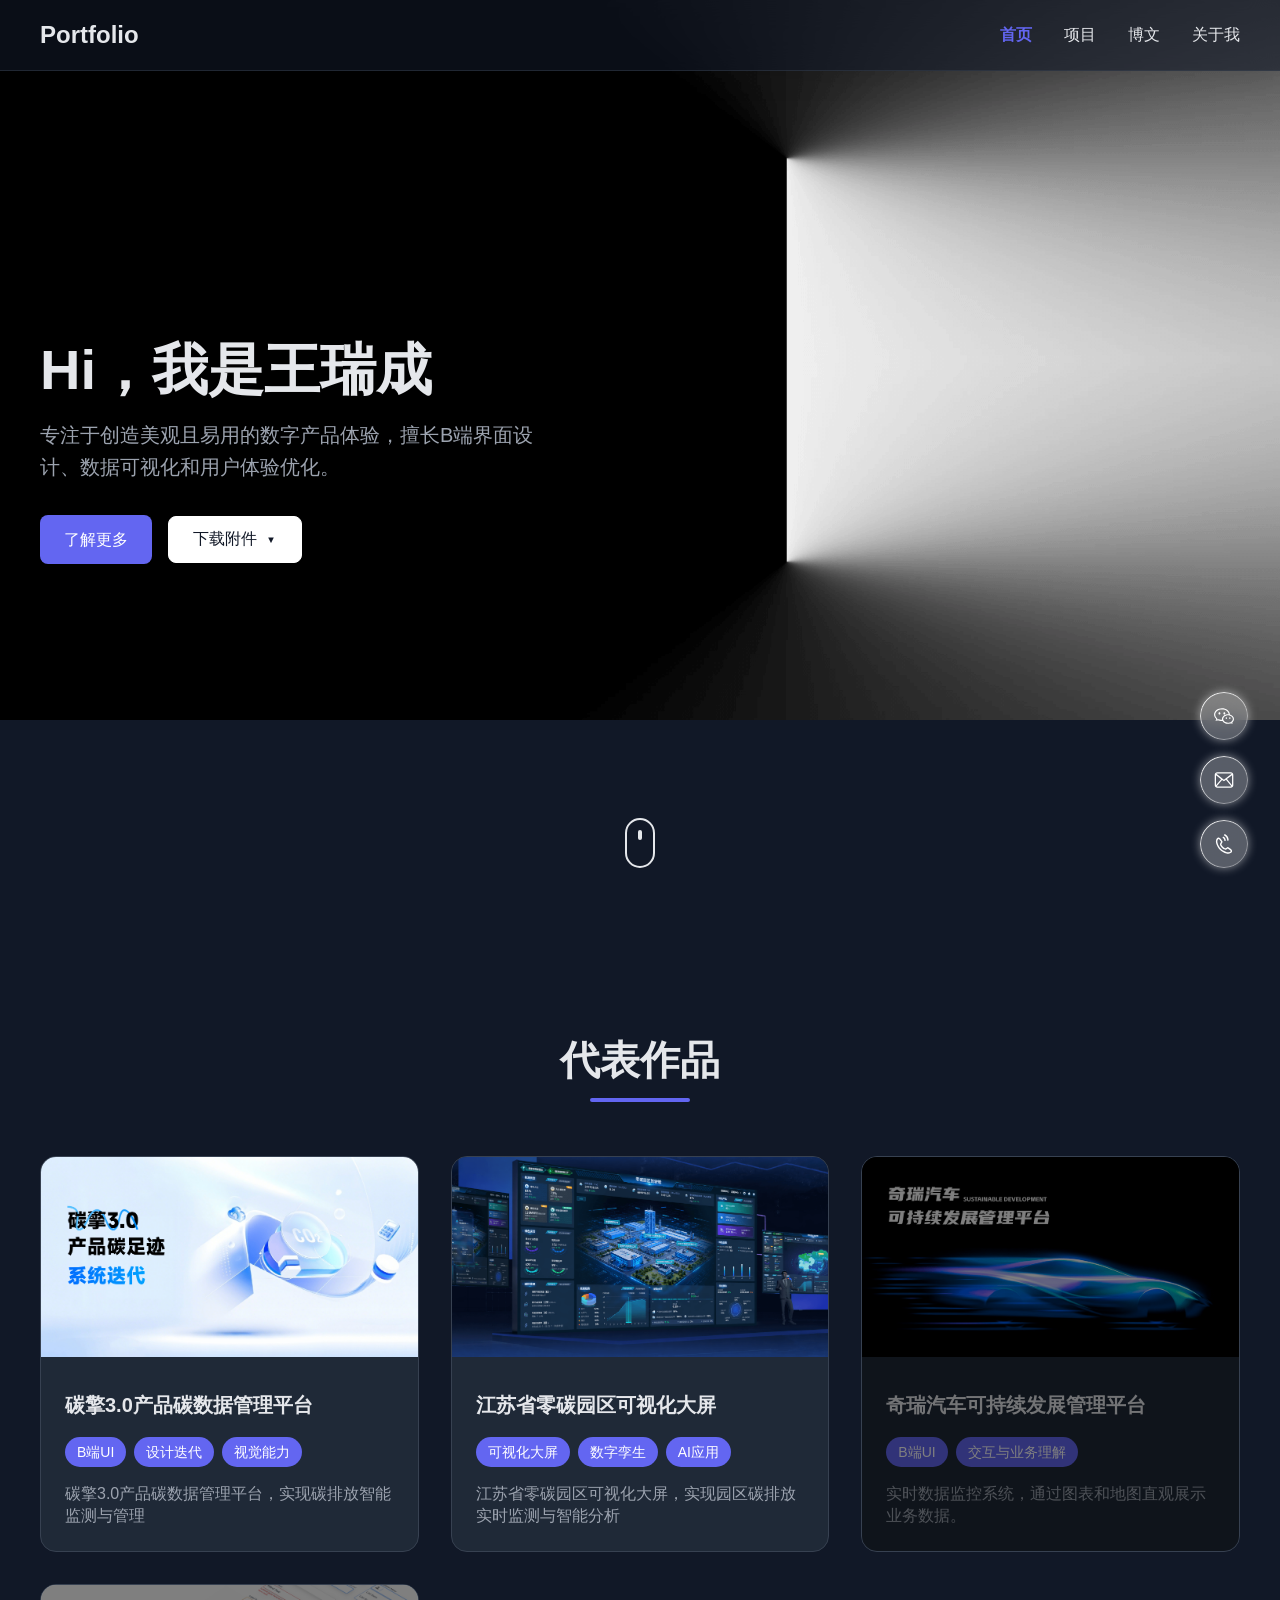
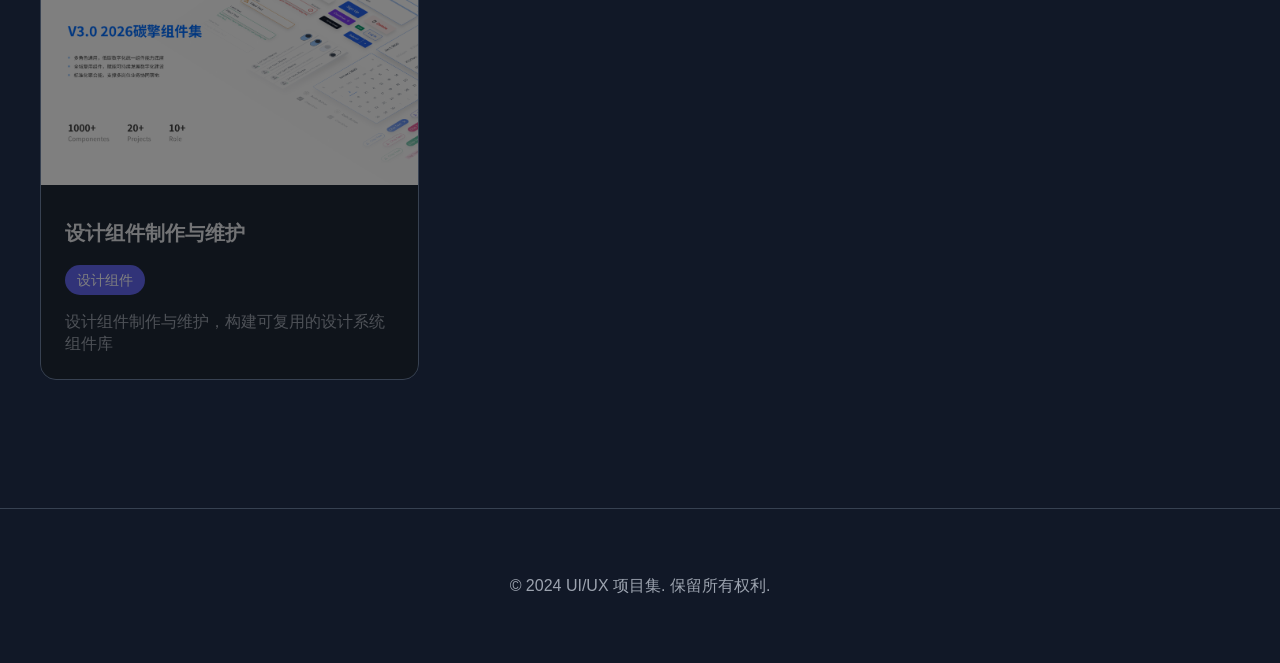
==== commit c6c2ba4e: "Add files via upload" ====
--- a/index.html
+++ b/index.html
@@ -25,7 +25,7 @@
         <img src="images/home/hero_bg.png" alt="背景" class="hero-bg">
         <div class="hero-content">
             <div class="hero-text">
-                <h1>UI/UX 设计师</h1>
+                <h1>Hi，我是王瑞成</h1>
                 <p>专注于创造美观且易用的数字产品体验，擅长B端界面设计、数据可视化和用户体验优化。</p>
                 <div class="hero-btns">
                     <a href="#about" class="btn">了解更多</a>
@@ -33,7 +33,7 @@
                         <button class="btn download-btn dropdown-toggle">下载附件</button>
                         <div class="dropdown-menu">
                             <a href="images/home/个人简历.pdf" download="个人简历.pdf" class="dropdown-item">下载简历</a>
-                            <a href="images/home/个人简历.pdf" download="个人作品集.pdf" class="dropdown-item">下载作品集</a>
+                            <a href="images/home/个人作品集.pdf" download="个人作品集.pdf" class="dropdown-item">下载作品集</a>
                         </div>
                     </div>
                 </div>
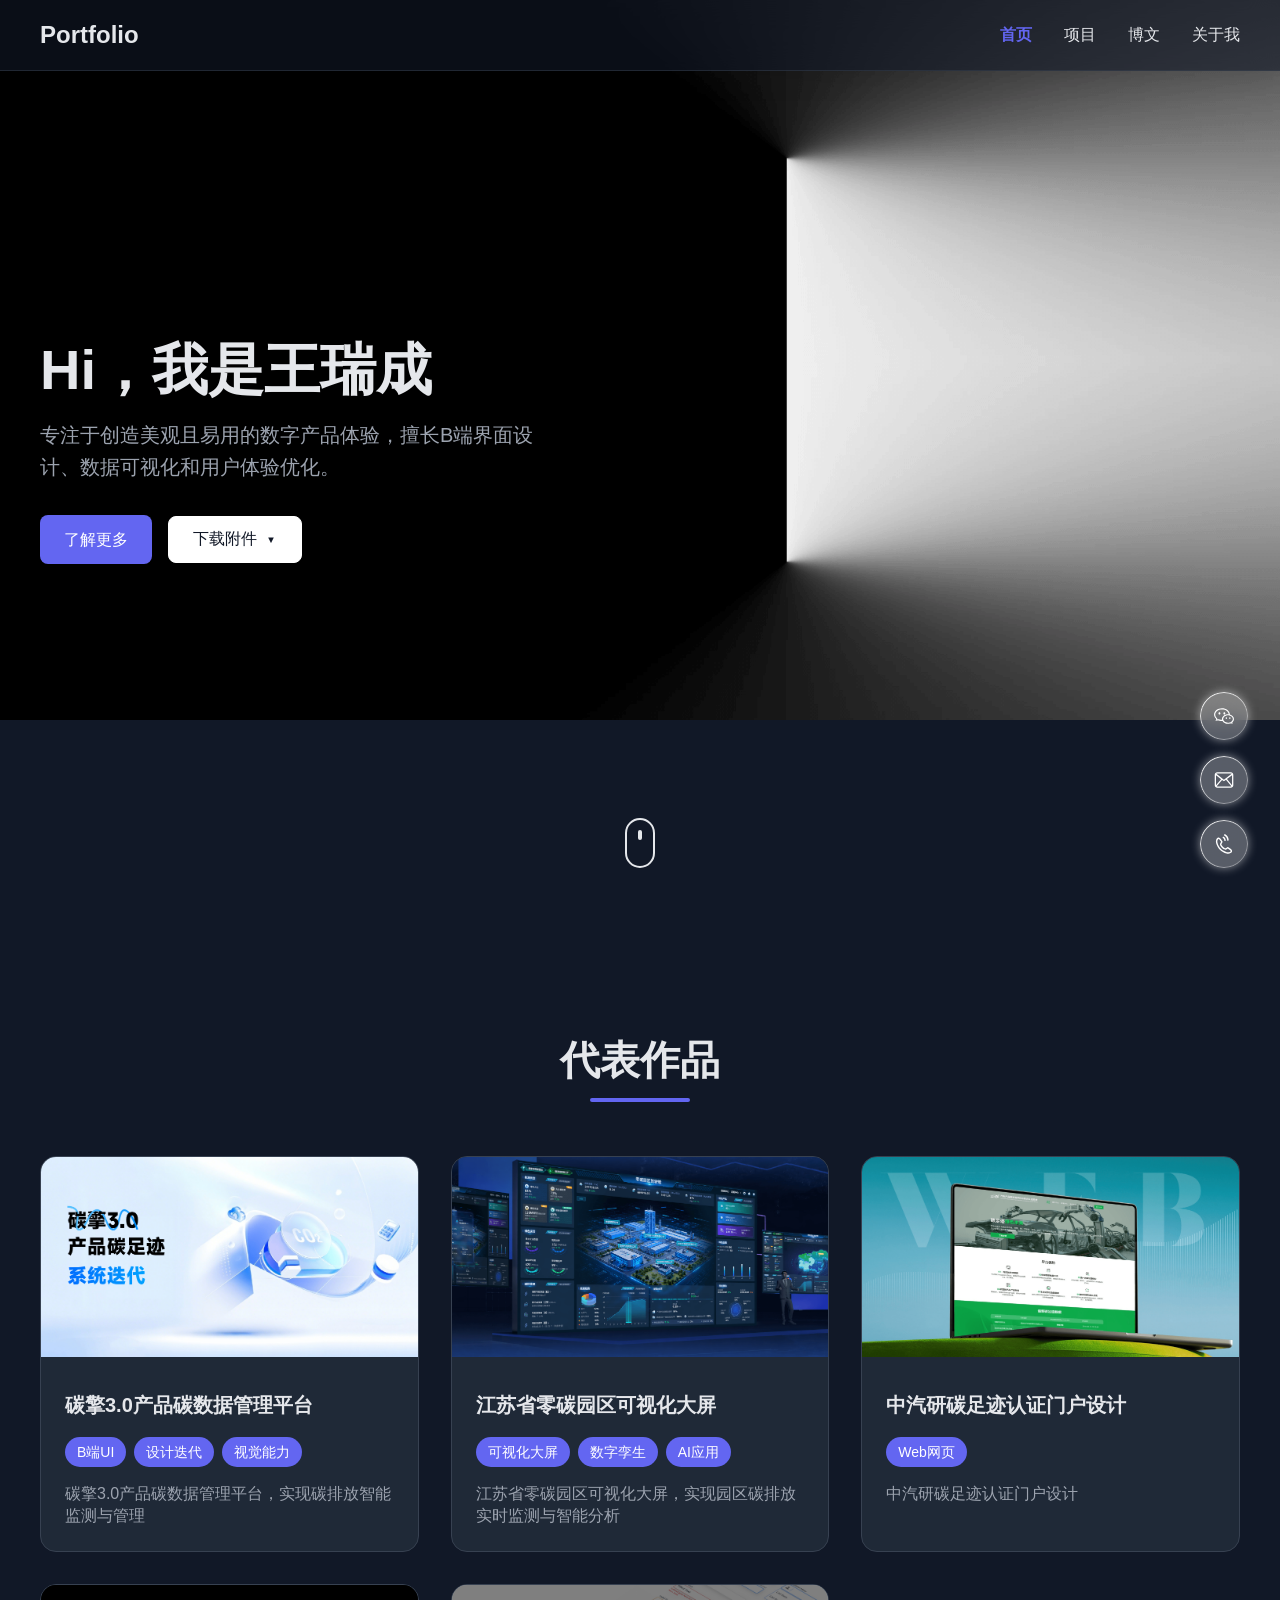
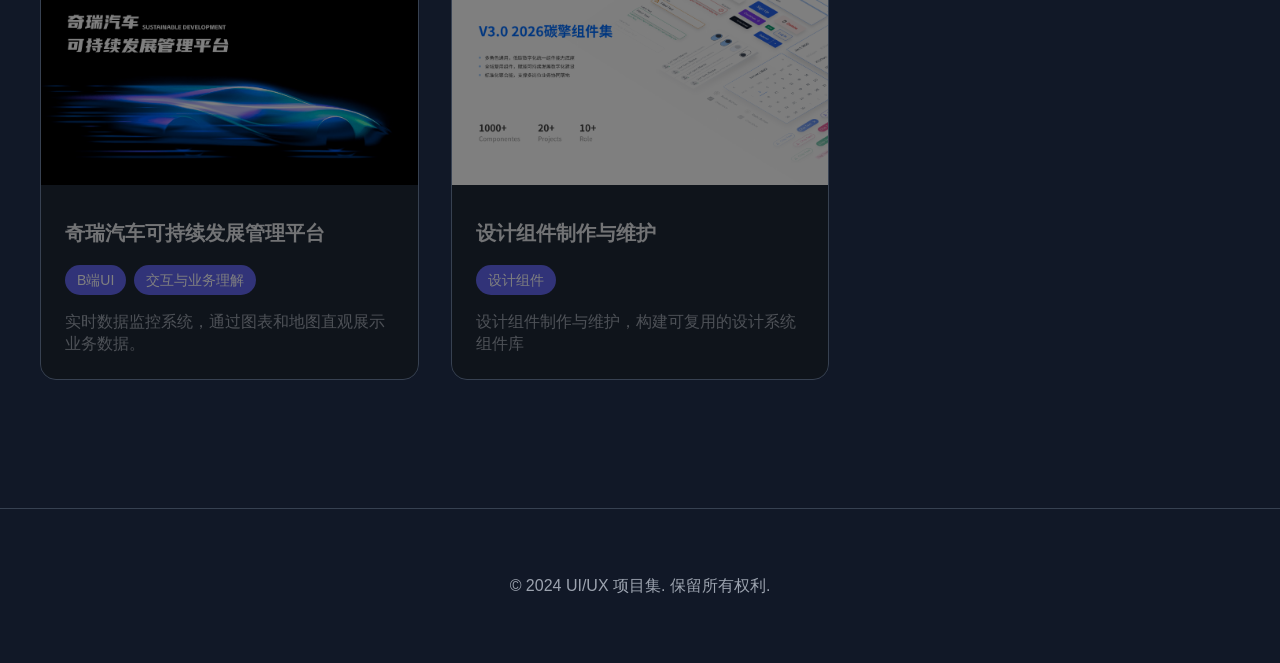
==== commit 80afd0ea: "Add files via upload" ====
--- a/index.html
+++ b/index.html
@@ -3,7 +3,8 @@
 <head>
     <meta charset="UTF-8">
     <meta name="viewport" content="width=device-width, initial-scale=1.0">
-    <title>UI/UX 项目集</title>
+    <title>我的个人网站</title>
+    <link rel="icon" href="images/logo.png" type="image/png">
     <link rel="stylesheet" href="css/styles.css">
 </head>
 <body>
@@ -22,7 +23,7 @@
 
     <!-- 首页 Hero 区域 -->
     <section id="hero" class="hero module active">
-        <img src="images/home/hero_bg.png" alt="背景" class="hero-bg">
+        <img src="images/home/hero_bg.png" alt="背景" class="hero-bg" loading="lazy">
         <div class="hero-content">
             <div class="hero-text">
                 <h1>Hi，我是王瑞成</h1>
@@ -117,7 +118,7 @@
     <section id="about" class="about module">
         <!-- 新的首屏 - 个人介绍图片 -->
         <div class="about-empty-first-screen">
-            <img src="images/about/photo.png" alt="个人照片" class="about-photo">
+            <img src="images/about/photo.png" alt="个人照片" class="about-photo" loading="lazy">
             <div class="about-text-content">
                 <h1>HI, I'm <span class="highlight">王瑞成</span><span class="tag">UI/UX设计师</span></h1>
                 
@@ -156,7 +157,7 @@
                         <div class="tools-grid">
                             <!-- Mastergo工具 -->
                             <div class="tool-item">
-                                <img src="images/about/mastergo.png" alt="Mastergo" class="tool-icon">
+                                <img src="images/about/mastergo.png" alt="Mastergo" class="tool-icon" loading="lazy">
                                 <div class="tool-info">
                                     <div class="tool-name">Mastergo</div>
                                     <div class="tool-level">精通</div>
@@ -165,7 +166,7 @@
                             
                             <!-- Photoshop工具 -->
                             <div class="tool-item">
-                                <img src="images/about/photoshop.png" alt="Photoshop" class="tool-icon">
+                                <img src="images/about/photoshop.png" alt="Photoshop" class="tool-icon" loading="lazy">
                                 <div class="tool-info">
                                     <div class="tool-name">Photoshop</div>
                                     <div class="tool-level">精通</div>
@@ -174,7 +175,7 @@
                             
                             <!-- Figma工具 -->
                             <div class="tool-item">
-                                <img src="images/about/figma.png" alt="Figma" class="tool-icon">
+                                <img src="images/about/figma.png" alt="Figma" class="tool-icon" loading="lazy">
                                 <div class="tool-info">
                                     <div class="tool-name">Figma</div>
                                     <div class="tool-level">精通</div>
@@ -183,7 +184,7 @@
                             
                             <!-- Axure工具 -->
                             <div class="tool-item">
-                                <img src="images/about/axure.png" alt="Axure" class="tool-icon">
+                                <img src="images/about/axure.png" alt="Axure" class="tool-icon" loading="lazy">
                                 <div class="tool-info">
                                     <div class="tool-name">Axure</div>
                                     <div class="tool-level">精通</div>
@@ -192,7 +193,7 @@
                             
                             <!-- AI编程工具 -->
                             <div class="tool-item">
-                                <img src="images/about/front.png" alt="AI编程" class="tool-icon">
+                                <img src="images/about/front.png" alt="AI编程" class="tool-icon" loading="lazy">
                                 <div class="tool-info">
                                     <div class="tool-name">AI编程</div>
                                     <div class="tool-level">精通</div>
@@ -356,7 +357,7 @@
             <svg t="1776611278040" class="icon" viewBox="0 0 1024 1024" version="1.1" xmlns="http://www.w3.org/2000/svg" p-id="5747" width="24" height="24"><path d="M873.202 776.004c39.796-36.367 63.946-84.144 63.946-136.467 0-91.062-73.137-168.335-174.607-195.706-6.052-145.915-154.579-262.711-336.947-262.711-186.21 0-337.163 121.764-337.163 271.968 0 68.974 31.833 131.953 84.293 179.895 16.417 15.003-2.804 56.059-26.417 89.977 39.906-11.022 82.471-18.196 119.732-18.196 17.445 0 33.731 1.575 48.03 5.062 34.908 9.865 72.437 15.231 111.523 15.231 7.591 0 15.12-0.225 22.589-0.624 40.125 71.599 129.444 121.424 233.191 121.424 29.65 0 58.123-4.069 84.603-11.556 10.848-2.646 23.199-3.84 36.435-3.84 28.265 0 60.556 5.443 90.83 13.804-17.91-25.73-32.492-56.871-20.037-68.255zM425.595 675.377c-33.675 0-66.651-4.494-98.011-13.359l-0.866-0.244-0.874-0.214c-17.618-4.299-37.738-6.478-59.801-6.478-12.681 0-25.347 0.699-37.732 1.888 2.629-29.109-8.524-48.277-22.071-60.659-21.881-19.995-38.877-42.477-50.515-66.818-11.687-24.446-17.616-50.153-17.616-76.405 0-57.328 28.506-111.892 80.265-153.645 26.429-21.317 57.391-38.117 92.023-49.934 36.391-12.417 75.15-18.711 115.199-18.711s78.807 6.295 115.199 18.711c34.633 11.815 65.594 28.617 92.023 49.934 46.193 37.262 73.845 84.732 79.261 135.26 0.001 0 0.001 0 0.002 0-10.069-0.971-20.314-1.486-30.708-1.486-141.263 0-255.777 92.371-255.777 206.321 0 12.21 1.326 24.174 3.847 35.803-0.001-0.002-0.001-0.002-0.001-0.004-1.285 0.014-2.565 0.041-3.847 0.041zM839.686 739.338c-8.029 7.34-18.617 20.825-20.541 41.932-5.547-0.315-11.14-0.489-16.737-0.489-17.695 0-33.914 1.769-48.207 5.257l-0.874 0.214-0.867 0.242c-22.731 6.427-46.646 9.683-71.089 9.683-29.06 0-57.162-4.561-83.52-13.551-24.941-8.51-47.2-20.576-66.153-35.865-36.388-29.353-56.429-67.431-56.429-107.222 0-39.795 20.041-77.874 56.429-107.226 18.955-15.29 41.211-27.355 66.153-35.865 26.358-8.993 54.46-13.552 83.52-13.552s57.161 4.561 83.519 13.552c24.942 8.512 47.201 20.576 66.154 35.865 36.388 29.351 56.428 67.43 56.428 107.226 0 18.112-4.101 35.873-12.19 52.789-8.162 17.069-20.138 32.887-35.596 47.011zM277.639 399.92c0.27-28.671 18.21-51.777 40.304-51.777 22.26 0 40.306 23.46 40.306 52.398 0 28.94-18.045 52.398-40.306 52.398-22.094 0-40.033-23.107-40.302-51.744zM487.295 399.92c0.27-28.671 18.21-51.777 40.302-51.777 22.259 0 40.305 23.46 40.305 52.398 0 28.94-18.045 52.398-40.305 52.398-22.092 0-40.032-23.107-40.301-51.744zM580.218 601.195c0.27-22.034 14.074-39.763 31.061-39.763 17.156 0 31.065 18.08 31.065 40.384 0 22.304-13.908 40.384-31.065 40.384-16.988 0-30.791-17.729-31.061-39.73zM729.874 601.195c0.27-22.034 14.074-39.763 31.062-39.763 17.156 0 31.067 18.08 31.067 40.384 0 22.304-13.909 40.384-31.067 40.384-16.989 0-30.794-17.729-31.062-39.73z" fill="currentColor" p-id="5748"></path></svg>
         </a>
             <div class="wechat-card">
-                <img src="images/wechat.png" alt="微信二维码" class="wechat-qr">
+                <img src="images/wechat.png" alt="微信二维码" class="wechat-qr" loading="lazy">
                 <p class="wechat-id">15333237395</p>
             </div>
         </div>
@@ -486,5 +487,17 @@
             });
         });
     </script>
+
+    <!-- 自定义确认弹窗 -->
+    <div id="customConfirm" class="custom-confirm-overlay" style="display: none;">
+        <div class="custom-confirm-dialog">
+            <h3 class="custom-confirm-title">跳转提示</h3>
+            <p class="custom-confirm-message">这是测试网址，不涉及真实数据。是否继续访问？</p>
+            <div class="custom-confirm-buttons">
+                <button id="confirmCancel" class="custom-confirm-btn cancel">取消</button>
+                <button id="confirmOk" class="custom-confirm-btn ok">确认</button>
+            </div>
+        </div>
+    </div>
 </body>
 </html>
--- a/css/styles.css
+++ b/css/styles.css
@@ -1896,3 +1896,86 @@
         display: none;
     }
 }
+
+/* ==================== 自定义确认弹窗 ==================== */
+.custom-confirm-overlay {
+    position: fixed;
+    top: 0;
+    left: 0;
+    width: 100%;
+    height: 100%;
+    background: rgba(0, 0, 0, 0.5);
+    display: flex;
+    justify-content: center;
+    align-items: center;
+    z-index: 10000;
+}
+
+.custom-confirm-dialog {
+    background: #fff;
+    border-radius: 8px;
+    padding: 32px 40px;
+    min-width: 380px;
+    max-width: 440px;
+    box-shadow: 0 8px 32px rgba(0, 0, 0, 0.2);
+    text-align: center;
+    animation: confirmFadeIn 0.2s ease;
+}
+
+@keyframes confirmFadeIn {
+    from {
+        opacity: 0;
+        transform: scale(0.95);
+    }
+    to {
+        opacity: 1;
+        transform: scale(1);
+    }
+}
+
+.custom-confirm-title {
+    font-size: 18px;
+    font-weight: 600;
+    color: #1a1a1a;
+    margin: 0 0 16px 0;
+}
+
+.custom-confirm-message {
+    font-size: 14px;
+    color: #666;
+    margin: 0 0 24px 0;
+    line-height: 1.6;
+}
+
+.custom-confirm-buttons {
+    display: flex;
+    gap: 12px;
+    justify-content: center;
+}
+
+.custom-confirm-btn {
+    padding: 8px 28px;
+    border-radius: 4px;
+    font-size: 14px;
+    cursor: pointer;
+    border: none;
+    transition: all 0.2s;
+}
+
+.custom-confirm-btn.cancel {
+    background: #f0f0f0;
+    color: #666;
+}
+
+.custom-confirm-btn.cancel:hover {
+    background: #e0e0e0;
+}
+
+.custom-confirm-btn.ok {
+    background: #3b82f6;
+    color: #fff;
+}
+
+.custom-confirm-btn.ok:hover {
+    background: #2563eb;
+}
